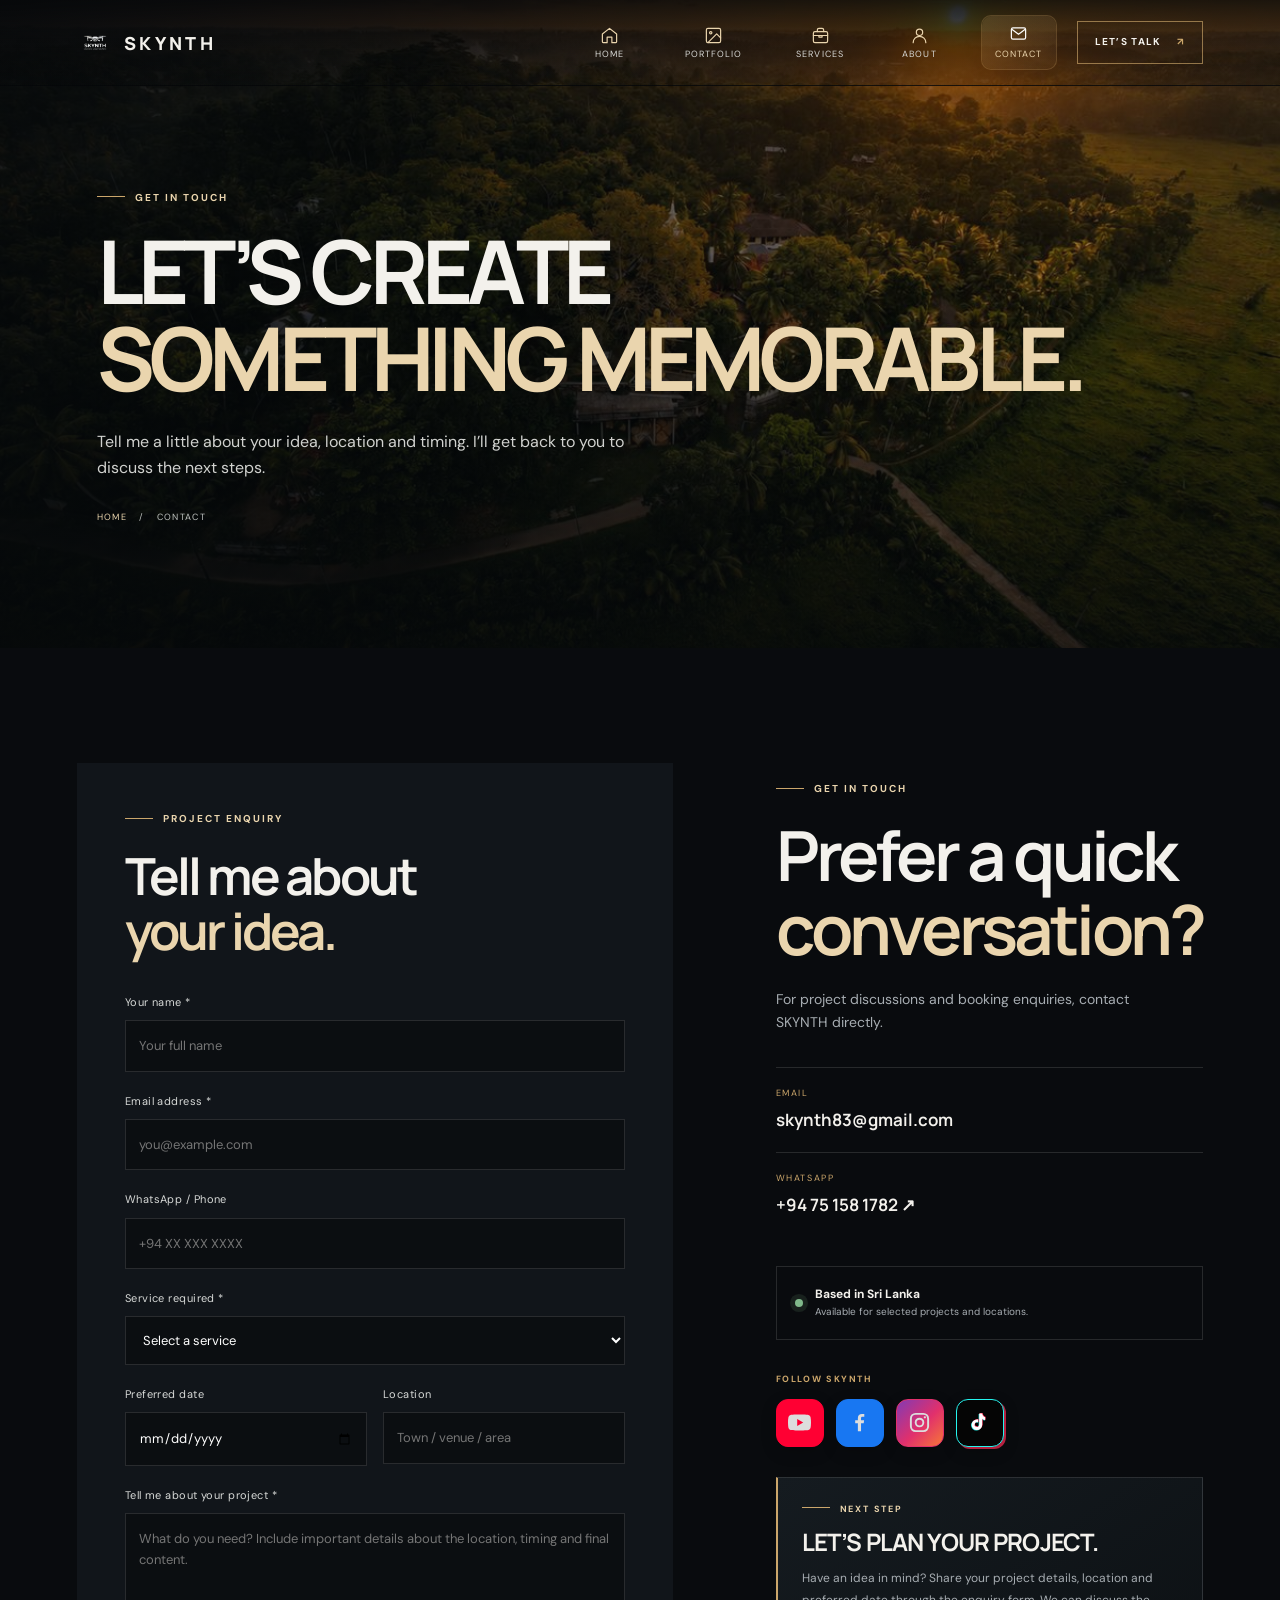
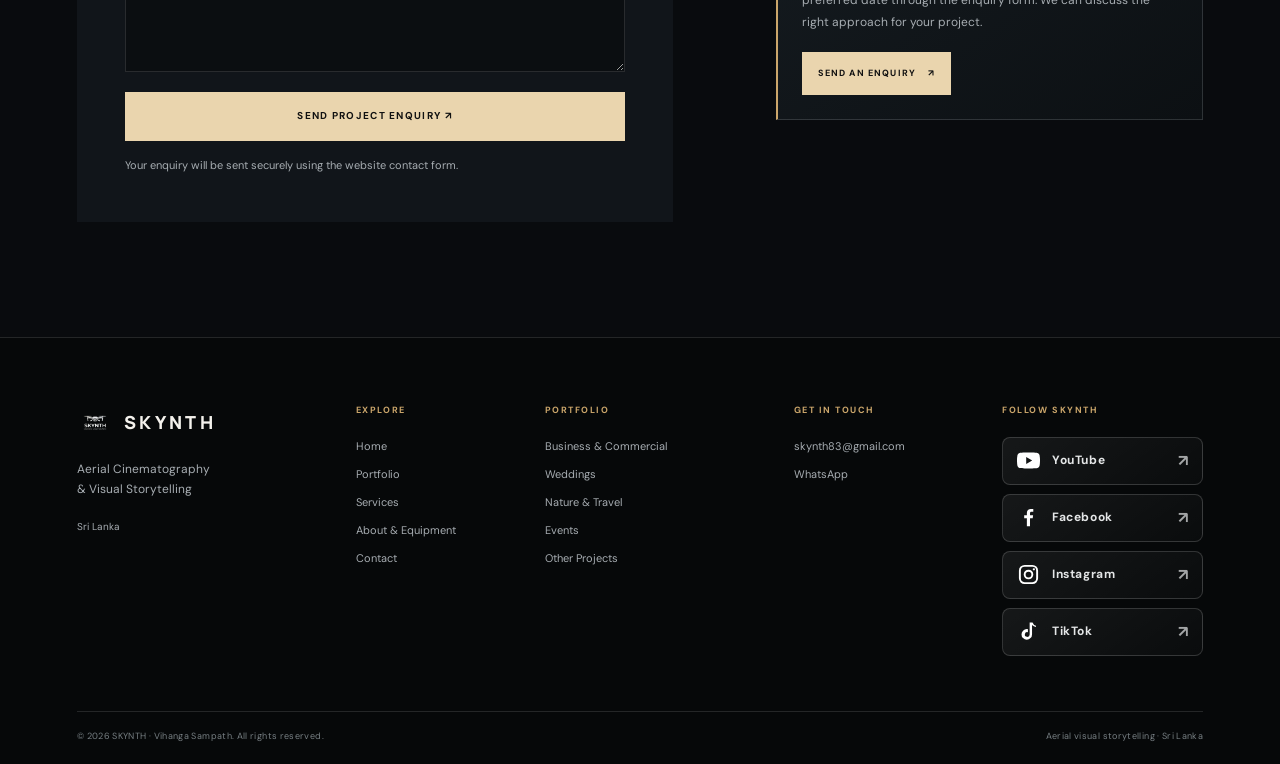
==== contact.html @ 0250cae4 "new update" ====
<!doctype html>
<html lang="en">
<head>
  <meta charset="utf-8">
  <meta name="viewport" content="width=device-width,initial-scale=1">
  <title>Contact &amp; Booking | SKYNTH</title>
  <meta name="description" content="Contact SKYNTH to discuss aerial photography, videography and visual content projects in Sri Lanka.">
  <meta name="author" content="Vihanga Sampath | SKYNTH">
  <meta name="theme-color" content="#090b0e">
  <meta property="og:type" content="website">
  <meta property="og:site_name" content="SKYNTH">
  <meta property="og:title" content="Contact &amp; Booking | SKYNTH">
  <meta property="og:description" content="Contact SKYNTH to discuss aerial photography, videography and visual content projects in Sri Lanka.">
  <meta property="og:image" content="https://skynth.vercel.app/images/hero.jpg">
  <meta property="og:url" content="https://skynth.vercel.app/contact">
  <link rel="canonical" href="https://skynth.vercel.app/contact">
  <link rel="icon" href="images/logo.png">
  <link rel="preconnect" href="https://fonts.googleapis.com">
  <link rel="preconnect" href="https://fonts.gstatic.com" crossorigin>
  <link href="https://fonts.googleapis.com/css2?family=DM+Sans:wght@400;500;600;700&family=Manrope:wght@400;500;600;700;800&display=swap" rel="stylesheet">
  <link rel="stylesheet" href="assets/site.css">
</head>
<body data-page="contact">

<header class="site-header" id="siteHeader">
  <a class="brand" href="index.html" aria-label="SKYNTH home">
    <img src="images/logo.png" alt="">
    <span>SKYNTH</span>
  </a>

  <nav class="desktop-nav" aria-label="Main navigation">
    <a class="nav-item" href="index.html">
      <span class="nav-icon"><svg viewBox="0 0 24 24" aria-hidden="true"><path d="m3 10 9-7 9 7v10a1 1 0 0 1-1 1h-5v-7H9v7H4a1 1 0 0 1-1-1z"/></svg></span>
      <span class="nav-label">Home</span>
    </a>
    <a class="nav-item" href="portfolio.html">
      <span class="nav-icon"><svg viewBox="0 0 24 24" aria-hidden="true"><rect x="3" y="3" width="18" height="18" rx="2"/><circle cx="8.5" cy="8.5" r="1.5"/><path d="m21 15-5-5L5 21"/></svg></span>
      <span class="nav-label">Portfolio</span>
    </a>
    <a class="nav-item" href="services.html">
      <span class="nav-icon"><svg viewBox="0 0 24 24" aria-hidden="true"><rect x="3" y="7" width="18" height="14" rx="2"/><path d="M8 7V5a2 2 0 0 1 2-2h4a2 2 0 0 1 2 2v2M3 12h18M10 12v2h4v-2"/></svg></span>
      <span class="nav-label">Services</span>
    </a>
    <a class="nav-item" href="about.html">
      <span class="nav-icon"><svg viewBox="0 0 24 24" aria-hidden="true"><circle cx="12" cy="8" r="4"/><path d="M4 21a8 8 0 0 1 16 0"/></svg></span>
      <span class="nav-label">About</span>
    </a>
    <a class="nav-item active" href="contact.html" aria-current="page">
      <span class="nav-icon"><svg viewBox="0 0 24 24" aria-hidden="true"><rect x="3" y="5" width="18" height="14" rx="2"/><path d="m4 7 8 6 8-6"/></svg></span>
      <span class="nav-label">Contact</span>
    </a>
  </nav>

  <a class="header-cta" href="contact.html">LET’S TALK <span>↗</span></a>
  <button class="menu-toggle" id="menuToggle" aria-label="Open navigation" aria-expanded="false"><i></i><i></i></button>
</header>

<div class="mobile-nav" id="mobileNav">
  <div class="mobile-nav-head"><span>SKYNTH / MENU</span><button id="menuClose" aria-label="Close navigation">×</button></div>
  <nav aria-label="Mobile navigation">
    <a class="nav-item" href="index.html"><span class="nav-icon"><svg viewBox="0 0 24 24" aria-hidden="true"><path d="m3 10 9-7 9 7v10a1 1 0 0 1-1 1h-5v-7H9v7H4a1 1 0 0 1-1-1z"/></svg></span><span class="nav-label">Home</span></a>
    <a class="nav-item" href="portfolio.html"><span class="nav-icon"><svg viewBox="0 0 24 24" aria-hidden="true"><rect x="3" y="3" width="18" height="18" rx="2"/><circle cx="8.5" cy="8.5" r="1.5"/><path d="m21 15-5-5L5 21"/></svg></span><span class="nav-label">Portfolio</span></a>
    <a class="nav-item" href="services.html"><span class="nav-icon"><svg viewBox="0 0 24 24" aria-hidden="true"><rect x="3" y="7" width="18" height="14" rx="2"/><path d="M8 7V5a2 2 0 0 1 2-2h4a2 2 0 0 1 2 2v2M3 12h18M10 12v2h4v-2"/></svg></span><span class="nav-label">Services</span></a>
    <a class="nav-item" href="about.html"><span class="nav-icon"><svg viewBox="0 0 24 24" aria-hidden="true"><circle cx="12" cy="8" r="4"/><path d="M4 21a8 8 0 0 1 16 0"/></svg></span><span class="nav-label">About</span></a>
    <a class="nav-item active" href="contact.html" aria-current="page"><span class="nav-icon"><svg viewBox="0 0 24 24" aria-hidden="true"><rect x="3" y="5" width="18" height="14" rx="2"/><path d="m4 7 8 6 8-6"/></svg></span><span class="nav-label">Contact</span></a>
  </nav>
  <div class="mobile-contact">
    <a href="https://wa.me/94751581782" target="_blank" rel="noopener">WhatsApp SKYNTH ↗</a>
    <a href="mailto:skynth83@gmail.com">skynth83@gmail.com</a>
  </div>
</div>

<section class="page-hero" style="background-image:url('images/photo1.jpg')">
  <div class="page-hero-shade"></div>
  <div class="page-hero-inner">
    <p class="eyebrow"><span></span>GET IN TOUCH</p>
    <h1>LET’S CREATE<br><em>SOMETHING MEMORABLE.</em></h1>
    <p>Tell me a little about your idea, location and timing. I’ll get back to you to discuss the next steps.</p>
    <div class="breadcrumb"><a href="index.html">HOME</a><span>/</span><span>CONTACT</span></div>
  </div>
</section>

<main>
  <section class="section-pad contact-layout">
    <div class="booking-form">
      <div class="form-heading">
        <p class="eyebrow"><span></span>PROJECT ENQUIRY</p>
        <h2>Tell me about<br><em>your idea.</em></h2>
      </div>

      <form id="projectForm">
        <label>Your name *<input name="name" id="projectName" type="text" autocomplete="name" required placeholder="Your full name"></label>
        <label>Email address *<input name="email" id="projectEmail" type="email" autocomplete="email" required placeholder="you@example.com"></label>
        <label>WhatsApp / Phone<input name="phone" id="projectPhone" type="tel" autocomplete="tel" placeholder="+94 XX XXX XXXX"></label>
        <label>Service required *
          <select name="service" id="projectService" required>
            <option value="">Select a service</option>
            <option>Drone Photography</option>
            <option>Aerial Videography</option>
            <option>Business &amp; Commercial</option>
            <option>Weddings</option>
            <option>Nature &amp; Travel</option>
            <option>Events &amp; Celebrations</option>
            <option>Other Creative Project</option>
          </select>
        </label>
        <div class="form-row">
          <label>Preferred date<input name="date" id="projectDate" type="date"></label>
          <label>Location<input name="location" id="projectLocation" type="text" placeholder="Town / venue / area"></label>
        </div>
        <label>Tell me about your project *<textarea name="details" id="projectDetails" rows="6" required placeholder="What do you need? Include important details about the location, timing and final content."></textarea></label>
        <button class="button button-light form-submit" type="submit">SEND PROJECT ENQUIRY ↗</button>
        <p class="form-note" id="formStatus" role="status" aria-live="polite">Your enquiry will be sent securely using the website contact form.</p>
      </form>
    </div>

    <aside class="contact-aside">
      <p class="eyebrow"><span></span>GET IN TOUCH</p>
      <h2>Prefer a quick<br><em>conversation?</em></h2>
      <p>For project discussions and booking enquiries, contact SKYNTH directly.</p>

      <a class="contact-method" href="mailto:skynth83@gmail.com">
        <span>EMAIL</span>
        <strong>skynth83@gmail.com</strong>
      </a>
      <a class="contact-method" href="https://wa.me/94751581782" target="_blank" rel="noopener">
        <span>WHATSAPP</span>
        <strong>+94 75 158 1782 ↗</strong>
      </a>

      <div class="availability">
        <i></i>
        <div>
          <strong>Based in Sri Lanka</strong>
          <small>Available for selected projects and locations.</small>
        </div>
      </div>

      <!-- Compact app-style social icons: this is the Contact-side block only. -->
      <div class="social-aside">
        <span>FOLLOW SKYNTH</span>
        <div class="contact-social-icons" aria-label="SKYNTH social media links">
          <a class="contact-social-icon contact-social-icon--youtube" href="https://www.youtube.com/@Skynth-z4w" target="_blank" rel="noopener noreferrer" aria-label="YouTube" title="YouTube">
            <svg viewBox="0 0 24 24" aria-hidden="true"><path fill="currentColor" d="M23.5 6.2a3 3 0 0 0-2.1-2.1C19.5 3.6 12 3.6 12 3.6s-7.5 0-9.4.5A3 3 0 0 0 .5 6.2 31 31 0 0 0 0 12a31 31 0 0 0 .5 5.8 3 3 0 0 0 2.1 2.1c1.9.5 9.4.5 9.4.5s7.5 0 9.4-.5a3 3 0 0 0 2.1-2.1A31 31 0 0 0 24 12a31 31 0 0 0-.5-5.8ZM9.6 15.6V8.4l6.3 3.6-6.3 3.6Z"/></svg>
          </a>
          <a class="contact-social-icon contact-social-icon--facebook" href="https://www.facebook.com/profile.php?id=100089301937605&amp;mibextid=ZbWKwL" target="_blank" rel="noopener noreferrer" aria-label="Facebook" title="Facebook">
            <svg viewBox="0 0 24 24" aria-hidden="true"><path fill="currentColor" d="M13.6 21v-8.2h2.8l.4-3.2h-3.2v-2c0-.9.3-1.5 1.6-1.5H17V3.2c-.3 0-1.3-.1-2.5-.1-2.5 0-4.2 1.5-4.2 4.3v2.2H7.5v3.2h2.8V21h3.3Z"/></svg>
          </a>
          <a class="contact-social-icon contact-social-icon--instagram" href="https://www.instagram.com/skynth7?igsi=dTJzdjdqZnNiemdr&amp;utm_source=ig_contact_invite" target="_blank" rel="noopener noreferrer" aria-label="Instagram" title="Instagram">
            <svg viewBox="0 0 24 24" aria-hidden="true"><rect x="3" y="3" width="18" height="18" rx="5" fill="none" stroke="currentColor" stroke-width="2"/><circle cx="12" cy="12" r="4" fill="none" stroke="currentColor" stroke-width="2"/><circle cx="17.6" cy="6.6" r="1.2" fill="currentColor"/></svg>
          </a>
          <a class="contact-social-icon contact-social-icon--tiktok" href="https://www.tiktok.com/@skynth2?_r=1&amp;_t=ZS-998mCHvesnk" target="_blank" rel="noopener noreferrer" aria-label="TikTok" title="TikTok">
            <svg viewBox="0 0 24 24" aria-hidden="true"><path fill="#25F4EE" d="M11.1 3h3.1c.2 1.8 1.2 3.2 3.1 4v3.1a9 9 0 0 1-3.1-1.4v6.1a5.5 5.5 0 1 1-5.5-5.5c.4 0 .8 0 1.2.1v3.2a2.4 2.4 0 1 0 1.2 2.1V3Z"/><path fill="#FE2C55" d="M12.2 2h3.1c.2 1.8 1.2 3.2 3.1 4v3.1a9 9 0 0 1-3.1-1.4v6.1a5.5 5.5 0 1 1-5.5-5.5c.4 0 .8 0 1.2.1v3.2a2.4 2.4 0 1 0 1.2 2.1V2Z"/><path fill="#fff" d="M11.7 2.5h3.1c.2 1.8 1.2 3.2 3.1 4v3.1a9 9 0 0 1-3.1-1.4v6.1a5.5 5.5 0 1 1-5.5-5.5c.4 0 .8 0 1.2.1v3.2a2.4 2.4 0 1 0 1.2 2.1V2.5Z"/></svg>
          </a>
        </div>
      </div>

      <!-- Useful next step content to fill the space below the social icons. -->
      <div class="contact-next-step">
        <p class="eyebrow"><span></span>NEXT STEP</p>
        <h3>LET’S PLAN YOUR PROJECT.</h3>
        <p>Have an idea in mind? Share your project details, location and preferred date through the enquiry form. We can discuss the right approach for your project.</p>
        <a class="button button-light" href="#projectForm">SEND AN ENQUIRY <span>↗</span></a>
      </div>
    </aside>
  </section>
</main>

<div class="lightbox" id="imageLightbox" aria-hidden="true">
  <button class="lightbox-close" id="lightboxClose" aria-label="Close image">×</button>
  <figure>
    <img id="lightboxImage" src="" alt="">
    <figcaption id="lightboxCaption"></figcaption>
  </figure>
</div>

<footer class="footer">
  <div class="footer-top">
    <div class="footer-brand">
      <a class="brand" href="index.html"><img src="images/logo.png" alt="SKYNTH logo"><span>SKYNTH</span></a>
      <p>Aerial Cinematography<br>&amp; Visual Storytelling</p>
      <small>Sri Lanka</small>
    </div>

    <div class="footer-col">
      <b>EXPLORE</b>
      <a href="index.html">Home</a>
      <a href="portfolio.html">Portfolio</a>
      <a href="services.html">Services</a>
      <a href="about.html">About &amp; Equipment</a>
      <a href="contact.html">Contact</a>
    </div>

    <div class="footer-col">
      <b>PORTFOLIO</b>
      <a href="portfolio.html#business">Business &amp; Commercial</a>
      <a href="portfolio.html#weddings">Weddings</a>
      <a href="portfolio.html#nature">Nature &amp; Travel</a>
      <a href="portfolio.html#events">Events</a>
      <a href="portfolio.html#other">Other Projects</a>
    </div>

    <div class="footer-col">
      <b>GET IN TOUCH</b>
      <a href="mailto:skynth83@gmail.com">skynth83@gmail.com</a>
      <a href="https://wa.me/94751581782" target="_blank" rel="noopener">WhatsApp</a>
    </div>

    <div class="footer-social">
      <b>FOLLOW SKYNTH</b>
      <div class="social-links" aria-label="SKYNTH social media links">
        <a href="https://www.youtube.com/@Skynth-z4w" target="_blank" rel="noopener noreferrer">YouTube</a>
        <a href="https://www.facebook.com/profile.php?id=100089301937605&amp;mibextid=ZbWKwL" target="_blank" rel="noopener noreferrer">Facebook</a>
        <a href="https://www.instagram.com/skynth7?igsi=dTJzdjdqZnNiemdr&amp;utm_source=ig_contact_invite" target="_blank" rel="noopener noreferrer">Instagram</a>
        <a href="https://www.tiktok.com/@skynth2?_r=1&amp;_t=ZS-998mCHvesnk" target="_blank" rel="noopener noreferrer">TikTok</a>
      </div>
    </div>
  </div>

  <div class="footer-bottom">
    <span>© 2026 SKYNTH · Vihanga Sampath. All rights reserved.</span>
    <span>Aerial visual storytelling · Sri Lanka</span>
  </div>
</footer>

<script src="assets/site.js" defer></script>
<script src="assets/page-transitions.js" defer></script>
</body>
</html>
---- assets/site.css ----
/* SKYNTH — multi-page cinematic portfolio. Shared design system. */
:root {
    --bg:#090b0e;
    --surface:#11151a;
    --surface2:#171d23;
    --text:#f3f1ec;
    --muted:#a7adb2;
    --line:rgba(255,255,255,.12);
    --accent:#cba66b;
    --accent2:#ead5ae;
    --max:1240px;
    --pad:clamp(22px,6vw,92px);
    --display:'Manrope',Arial,sans-serif;
    --body:'DM Sans',Arial,sans-serif
}

* {
    box-sizing:border-box
}

html {
    scroll-behavior:smooth;
    scroll-padding-top:90px
}

body {
    margin:0;
    background:var(--bg);
    color:var(--text);
    font-family:var(--body);
    line-height:1.65;
    overflow-x:hidden
}

body.menu-open {
    overflow:hidden
}

a {
    color:inherit;
    text-decoration:none
}

img,video {
    display:block;
    max-width:100%
}

button,input,select,textarea {
    font:inherit
}

button {
    cursor:pointer
}

::selection {
    background:var(--accent);
    color:#101010
}

.site-header {
    position:fixed;
    inset:0 0 auto;
    z-index:50;
    height:86px;
    padding:0 var(--pad);
    display:flex;
    align-items:center;
    justify-content:space-between;
    background:linear-gradient(180deg,rgba(5,7,9,.84),rgba(5,7,9,.18));
    border-bottom:1px solid transparent;
    transition:.3s
}

.site-header.scrolled {
    height:72px;
    background:rgba(8,10,12,.94);
    backdrop-filter:blur(16px);
    border-color:var(--line)
}

.brand {
    display:flex;
    gap:11px;
    align-items:center;
    font:800 18px var(--display);
    letter-spacing:.19em
}

.brand img {
    width:36px;
    height:39px;
    object-fit:contain
}

.desktop-nav {
    display:flex;
    align-items:center;
    gap:clamp(16px,2.15vw,32px)
}

.desktop-nav a {
    font-size:11px;
    letter-spacing:.1em;
    text-transform:uppercase;
    color:#d7d8d5;
    position:relative;
    padding:12px 0
}

.desktop-nav a:after {
    content:'';
    position:absolute;
    left:0;
    bottom:4px;
    width:0;
    height:1px;
    background:var(--accent);
    transition:.25s
}

.desktop-nav a:hover,.desktop-nav a.active {
    color:#fff
}

.desktop-nav a:hover:after,.desktop-nav a.active:after {
    width:100%
}

.header-cta {
    padding:12px 17px;
    border:1px solid rgba(203,166,107,.65);
    font-size:10px;
    letter-spacing:.13em;
    font-weight:700
}

.header-cta span {
    color:var(--accent);
    margin-left:12px
}

.header-cta:hover {
    background:var(--accent);
    color:#111
}

.menu-toggle {
    display:none;
    background:none;
    border:0;
    padding:10px
}

.menu-toggle i {
    display:block;
    width:25px;
    height:1px;
    background:#fff;
    margin:6px
}

.mobile-nav {
    display:none
}

.hero {
    position:relative;
    min-height:780px;
    height:100svh;
    max-height:1050px;
    overflow:hidden;
    background:#101619
}

.hero-poster,.hero-video {
    position:absolute;
    inset:0;
    width:100%;
    height:100%;
    object-fit:cover
}

.hero-poster {
    z-index:0
}

.hero-video {
    z-index:1;
    opacity:0;
    transition:opacity .8s
}

.hero-video.is-ready {
    opacity:1
}

.hero-shade {
    position:absolute;
    inset:0;
    z-index:2;
    background:linear-gradient(90deg,rgba(4,7,9,.83) 0%,rgba(4,7,9,.55) 47%,rgba(4,7,9,.12) 100%),linear-gradient(0deg,rgba(4,7,9,.75),transparent 36%)
}

.hero-inner {
    position:relative;
    z-index:3;
    width:min(var(--max),100%);
    margin:0 auto;
    padding:200px var(--pad) 130px
}

.eyebrow {
    margin:0 0 20px;
    color:var(--accent2);
    font-size:10px;
    font-weight:700;
    letter-spacing:.2em;
    text-transform:uppercase
}

.eyebrow span {
    display:inline-block;
    width:28px;
    height:1px;
    background:var(--accent);
    vertical-align:middle;
    margin:0 10px 3px 0
}

.hero h1,.page-hero h1 {
    font:700 clamp(52px,8vw,112px)/.99 var(--display);
    letter-spacing:-.065em;
    max-width:1000px;
    margin:0
}

.hero h1 em,.page-hero h1 em,.section-heading h2 em,.founder-copy h2 em,.feature-film h2 em,.cta-band h2 em,.founder-page-copy h2 em,.founder-statement h2 em,.bts-feature h2 em,.video-callout h2 em,.contact-aside h2 em,.form-heading h2 em,.reviews-empty h2 em {
    font-style:normal;
    color:var(--accent2)
}

.hero-copy {
    max-width:480px;
    color:#d0d3d1;
    font-size:16px;
    margin:30px 0 34px
}

.hero-actions {
    display:flex;
    gap:13px;
    flex-wrap:wrap
}

.button {
    min-height:49px;
    padding:0 21px;
    display:inline-flex;
    align-items:center;
    justify-content:center;
    gap:19px;
    font-size:10px;
    letter-spacing:.13em;
    font-weight:700;
    transition:.25s;
    border:1px solid transparent
}

.button-light {
    background:var(--accent2);
    color:#111
}

.button-light:hover {
    background:#fff;
    transform:translateY(-2px)
}

.button-ghost {
    border-color:rgba(255,255,255,.52);
    color:#fff
}

.button-ghost:hover {
    border-color:var(--accent);
    color:var(--accent2)
}

.hero-foot {
    position:absolute;
    z-index:3;
    bottom:34px;
    left:var(--pad);
    right:var(--pad);
    display:flex;
    justify-content:space-between;
    color:#c5c8c5;
    font-size:9px;
    letter-spacing:.16em
}

.hero-video-note {
    position:absolute;
    right:var(--pad);
    bottom:74px;
    z-index:4;
    color:rgba(255,255,255,.68);
    font-size:9px;
    letter-spacing:.08em;
    text-align:right
}

.hero-video-note code {
    color:var(--accent2);
    font-size:9px
}

.page-hero {
    height:clamp(540px,72vh,740px);
    min-height:520px;
    position:relative;
    background:#13181b;
    isolation:isolate;
    overflow:hidden
}

.page-hero-bg {
    position:absolute;
    inset:0;
    width:100%;
    height:100%;
    object-fit:cover;
    object-position:center;
    z-index:-2
}

.page-hero-shade {
    position:absolute;
    inset:0;
    background:linear-gradient(90deg,rgba(5,8,10,.88),rgba(5,8,10,.38) 78%),linear-gradient(0deg,rgba(5,8,10,.72),transparent 55%);
    z-index:-1
}

.page-hero-inner {
    width:min(var(--max),100%);
    padding:190px var(--pad) 100px;
    margin:auto
}

.page-hero h1 {
    font-size:clamp(50px,7vw,88px)
}

.page-hero-inner>p:not(.eyebrow) {
    color:#d1d2cf;
    font-size:16px;
    max-width:560px;
    margin:28px 0
}

.breadcrumb {
    display:flex;
    align-items:center;
    gap:12px;
    font-size:9px;
    letter-spacing:.15em;
    color:#c0c4c1
}

.breadcrumb a {
    color:var(--accent2)
}

.page-hero .hero-video-note {
    bottom:30px
}

.section-pad {
    padding:clamp(78px,9vw,132px) var(--pad)
}

.section-heading {
    max-width:720px
}

.section-heading h2,.founder-copy h2,.founder-page-copy h2,.feature-film h2,.cta-band h2,.founder-statement h2,.bts-feature h2,.video-callout h2,.contact-aside h2,.form-heading h2,.reviews-empty h2 {
    font:650 clamp(39px,5.4vw,72px)/1.08 var(--display);
    letter-spacing:-.055em;
    margin:0
}

.section-copy {
    max-width:560px;
    color:var(--muted);
    font-size:15px;
    margin-top:22px
}

.intro-band {
    display:flex;
    align-items:end;
    justify-content:space-between;
    gap:40px
}

.intro-band .section-heading h2 {
    font-size:clamp(42px,5.5vw,76px)
}

.text-arrow {
    display:inline-flex;
    gap:16px;
    align-items:center;
    color:var(--accent2);
    font-size:10px;
    letter-spacing:.13em;
    font-weight:700;
    white-space:nowrap
}

.text-arrow span {
    font-size:18px;
    transition:.2s
}

.text-arrow:hover span {
    transform:translate(4px,-3px)
}

.work-strip {
    padding:0 var(--pad) 88px
}

.strip-heading {
    max-width:var(--max);
    margin:0 auto 18px;
    display:flex;
    justify-content:space-between;
    color:var(--muted);
    font-size:9px;
    letter-spacing:.18em
}

.strip-heading a {
    color:var(--accent2)
}

.strip-grid {
    max-width:var(--max);
    margin:auto;
    display:grid;
    grid-template-columns:1.5fr 1fr 1fr;
    gap:12px;
    height:clamp(240px,38vw,490px)
}

.visual {
    position:relative;
    margin:0;
    overflow:hidden;
    background:var(--surface2)
}

.visual img {
    width:100%;
    height:100%;
    object-fit:cover;
    transition:transform .7s
}

.visual:hover img {
    transform:scale(1.035)
}

.image-tag {
    position:absolute;
    top:14px;
    left:14px;
    padding:6px 9px;
    background:rgba(8,10,12,.78);
    border:1px solid rgba(255,255,255,.22);
    color:#f4e5c8;
    font-size:8px;
    letter-spacing:.12em;
    font-weight:700
}

.category-section {
    background:var(--surface)
}

.category-grid {
    display:grid;
    grid-template-columns:repeat(3,1fr);
    gap:18px;
    margin-top:54px
}

.category-card {
    background:#0b0e11;
    overflow:hidden;
    display:flex;
    flex-direction:column
}

.category-image {
    height:260px;
    position:relative;
    overflow:hidden
}

.category-image img,.portfolio-tile-image img,.project-image img {
    width:100%;
    height:100%;
    object-fit:cover;
    transition:transform .65s
}

.category-card:hover img,.portfolio-tile:hover img,.project-card:hover img {
    transform:scale(1.05)
}

.category-arrow,.project-arrow {
    position:absolute;
    right:16px;
    bottom:16px;
    width:38px;
    height:38px;
    border:1px solid rgba(255,255,255,.6);
    display:grid;
    place-items:center;
    background:rgba(10,12,14,.35);
    font-size:18px
}

.category-info {
    padding:22px 23px 26px
}

.category-info>span,.project-meta>span {
    color:var(--accent);
    font-size:9px;
    letter-spacing:.16em
}

.category-info h3 {
    font:700 18px var(--display);
    margin:9px 0
}

.category-info p,.project-meta p {
    color:var(--muted);
    font-size:13px;
    line-height:1.7;
    margin:0
}

.feature-film {
    display:grid;
    grid-template-columns:1.05fr .95fr;
    min-height:450px;
    background:#131a1c
}

.feature-film-img {
    min-height:420px
}

.feature-film-img img {
    width:100%;
    height:100%;
    object-fit:cover
}

.feature-film-content {
    padding:clamp(45px,7vw,96px);
    align-self:center
}

.feature-film h2 {
    font-size:clamp(42px,5vw,65px)
}

.feature-film-content>p:not(.eyebrow) {
    max-width:410px;
    color:var(--muted);
    margin:22px 0 30px
}

.services-preview {
    background:#0b0e11
}

.service-mini-grid {
    display:grid;
    grid-template-columns:repeat(4,1fr);
    border-top:1px solid var(--line);
    border-bottom:1px solid var(--line);
    margin:48px 0 30px
}

.service-mini-grid article {
    padding:26px 22px 30px;
    border-right:1px solid var(--line)
}

.service-mini-grid article:first-child {
    padding-left:0
}

.service-mini-grid article:last-child {
    border:0
}

.service-mini-grid span,.service-row>span,.equipment-panels article>span {
    font-size:10px;
    color:var(--accent);
    letter-spacing:.14em
}

.service-mini-grid h3 {
    font:650 17px var(--display);
    margin:18px 0 10px
}

.service-mini-grid p {
    font-size:12px;
    color:var(--muted);
    margin:0
}

.founder-teaser {
    display:grid;
    grid-template-columns:1fr 1fr;
    align-items:center;
    gap:clamp(35px,8vw,110px)
}

.founder-photo {
    height:550px;
    max-height:62vw;
    overflow:hidden
}

.founder-photo img {
    width:100%;
    height:100%;
    object-fit:cover;
    object-position:center 25%
}

.founder-copy h2 {
    margin-bottom:25px
}

.founder-copy>p:not(.eyebrow) {
    max-width:510px;
    color:var(--muted);
    line-height:1.85;
    margin-bottom:29px
}

.cta-band {
    text-align:center;
    padding:110px var(--pad);
    background:linear-gradient(135deg,#1b2022,#0d1114);
    border-top:1px solid var(--line)
}

.cta-band .eyebrow {
    margin-bottom:18px
}

.cta-band h2 {
    margin-bottom:30px
}

.cta-band.compact {
    padding-top:90px;
    padding-bottom:90px
}

.page-intro {
    padding-bottom:46px
}

.category-note {
    padding:0 var(--pad) 32px;
    display:flex;
    align-items:center;
    justify-content:space-between;
    gap:30px;
    max-width:var(--max);
    margin:auto
}

.category-note p {
    max-width:680px;
    color:var(--muted);
    font-size:15px;
    margin:0
}

.project-grid {
    display:grid;
    grid-template-columns:repeat(3,1fr);
    gap:28px 18px
}

.project-card {
    min-width:0
}

.project-image {
    height:260px;
    position:relative;
    overflow:hidden;
    background:var(--surface2)
}

.project-meta {
    padding:17px 2px 6px
}

.project-meta h3 {
    font:650 18px var(--display);
    margin:7px 0 5px
}

.media-note {
    margin-top:50px;
    padding:18px 20px;
    border:1px solid var(--line);
    display:flex;
    align-items:flex-start;
    gap:12px;
    color:var(--muted);
    font-size:12px
}

.media-note p {
    margin:0
}

.media-note strong {
    color:#e8e7e1
}

.note-dot {
    width:7px;
    height:7px;
    background:var(--accent);
    border-radius:50%;
    flex:0 0 auto;
    margin-top:7px
}

.video-callout {
    padding:90px var(--pad);
    display:flex;
    align-items:center;
    justify-content:space-between;
    gap:40px;
    background:#13191c
}

.video-callout h2 {
    font:650 clamp(42px,5vw,68px)/1.05 var(--display);
    letter-spacing:-.05em
}

.video-callout p:not(.eyebrow) {
    max-width:500px;
    color:var(--muted)
}

.portfolio-grid {
    display:grid;
    grid-template-columns:repeat(2,1fr);
    gap:24px
}

.portfolio-tile {
    background:var(--surface);
    overflow:hidden
}

.portfolio-tile-image {
    height:clamp(250px,32vw,420px);
    position:relative;
    overflow:hidden
}

.portfolio-number {
    position:absolute;
    left:18px;
    bottom:18px;
    font:700 26px var(--display);
    color:#fff;
    text-shadow:0 2px 8px #000
}

.portfolio-tile-copy {
    padding:24px 26px 27px
}

.portfolio-tile-copy h3 {
    font:700 22px var(--display);
    margin:0 0 8px
}

.portfolio-tile-copy p {
    color:var(--muted);
    margin:0 0 20px;
    font-size:13px
}

.portfolio-tile-copy>span {
    color:var(--accent2);
    font-size:9px;
    letter-spacing:.14em;
    font-weight:700
}

.service-row {
    display:grid;
    grid-template-columns:70px 1fr 45px;
    gap:20px;
    align-items:start;
    padding:27px 0;
    border-top:1px solid var(--line)
}

.service-row:last-child {
    border-bottom:1px solid var(--line)
}

.service-row h3 {
    font:700 22px var(--display);
    margin:0 0 7px
}

.service-row p {
    color:var(--muted);
    max-width:720px;
    margin:0;
    font-size:14px
}

.service-row>a {
    width:40px;
    height:40px;
    border:1px solid var(--line);
    display:grid;
    place-items:center;
    color:var(--accent2);
    font-size:18px
}

.service-row>a:hover {
    background:var(--accent2);
    color:#111
}

.service-process {
    background:var(--surface)
}

.process-grid {
    display:grid;
    grid-template-columns:repeat(4,1fr);
    gap:20px;
    margin-top:45px
}

.process-grid article {
    border-top:1px solid var(--accent);
    padding-top:17px
}

.process-grid span {
    font-size:10px;
    color:var(--accent)
}

.process-grid h3 {
    font:700 18px var(--display);
    margin:13px 0 8px
}

.process-grid p,.fine-print {
    color:var(--muted);
    font-size:12px;
    line-height:1.75
}

.fine-print {
    margin-top:35px;
    max-width:780px
}

.founder-page {
    display:grid;
    grid-template-columns:.88fr 1.12fr;
    gap:clamp(40px,8vw,115px);
    align-items:center
}

.founder-page-image {
    height:690px;
    max-height:68vw;
    overflow:hidden
}

.founder-page-image img {
    width:100%;
    height:100%;
    object-fit:cover;
    object-position:center 25%
}

.founder-page-copy h2 {
    font-size:clamp(48px,6vw,82px);
    margin-bottom:4px
}

.founder-page-copy .lead {
    color:var(--accent2);
    font-size:17px;
    margin:0 0 27px
}

.founder-page-copy>p:not(.eyebrow):not(.lead) {
    color:var(--muted);
    font-size:14px;
    line-height:1.9
}

.tag-row {
    display:flex;
    flex-wrap:wrap;
    gap:8px;
    margin:25px 0 30px
}

.tag-row span {
    border:1px solid var(--line);
    padding:7px 10px;
    color:#d7d6cf;
    font-size:10px
}

.founder-statement {
    text-align:center;
    background:var(--surface)
}

.founder-statement h2 {
    font:650 clamp(36px,5vw,62px)/1.14 var(--display);
    letter-spacing:-.05em
}

.founder-statement>p:last-child {
    max-width:600px;
    margin:23px auto 0;
    color:var(--muted)
}

.bts-teaser {
    display:grid;
    grid-template-columns:1fr 1fr;
    background:#13191c
}

.bts-teaser>img {
    width:100%;
    height:380px;
    object-fit:cover
}

.bts-teaser>div {
    padding:55px;
    align-self:center
}

.bts-teaser h2 {
    font:650 clamp(38px,4.5vw,60px)/1.1 var(--display);
    letter-spacing:-.05em;
    margin:0 0 25px
}

.equipment-feature {
    display:grid;
    grid-template-columns:1.05fr .95fr;
    gap:clamp(35px,7vw,100px);
    align-items:center
}

.equipment-image {
    height:450px;
    overflow:hidden
}

.equipment-image img {
    width:100%;
    height:100%;
    object-fit:cover
}

.equipment-feature h2 {
    font:700 clamp(38px,4.8vw,64px)/1.08 var(--display);
    letter-spacing:-.05em;
    margin:0 0 22px
}

.equipment-feature>div>p:not(.eyebrow) {
    color:var(--muted);
    font-size:14px;
    line-height:1.85
}

.check-list {
    padding:0;
    list-style:none;
    margin:25px 0
}

.check-list li {
    padding:9px 0 9px 25px;
    border-bottom:1px solid var(--line);
    font-size:13px;
    color:#d9d9d3;
    position:relative
}

.check-list li:before {
    content:'✓';
    position:absolute;
    left:0;
    color:var(--accent)
}

.equipment-panels {
    display:grid;
    grid-template-columns:repeat(3,1fr);
    background:var(--surface);
    gap:22px
}

.equipment-panels article {
    border-top:1px solid var(--accent);
    padding-top:20px
}

.equipment-panels h3 {
    font:700 20px var(--display);
    margin:15px 0 7px
}

.equipment-panels p {
    color:var(--muted);
    font-size:13px
}

.bts-feature {
    display:grid;
    grid-template-columns:1fr 1fr;
    align-items:center;
    gap:70px;
    background:var(--surface)
}

.bts-feature-image {
    height:420px;
    overflow:hidden
}

.bts-feature-image img {
    width:100%;
    height:100%;
    object-fit:cover;
    object-position:center 25%
}

.bts-feature h2 {
    margin-bottom:20px
}

.bts-feature>div>p:not(.eyebrow) {
    color:var(--muted);
    max-width:470px;
    margin-bottom:27px
}

.reviews-empty {
    text-align:center;
    max-width:800px;
    margin:auto
}

.quote-mark {
    font:100px Georgia;
    color:var(--accent);
    line-height:.8
}

.reviews-empty h2 {
    margin:20px 0
}

.reviews-empty p {
    max-width:470px;
    margin:0 auto 28px;
    color:var(--muted)
}

.faq-list {
    padding-top:20px;
    max-width:960px;
    margin:auto
}

.faq-item {
    border-top:1px solid var(--line);
    padding:0
}

.faq-item:last-child {
    border-bottom:1px solid var(--line)
}

.faq-item summary {
    list-style:none;
    cursor:pointer;
    padding:24px 4px;
    font:650 17px var(--display);
    display:flex;
    justify-content:space-between;
    gap:25px
}

.faq-item summary::-webkit-details-marker {
    display:none
}

.faq-item summary span {
    color:var(--accent);
    font-size:22px;
    transition:.2s
}

.faq-item[open] summary span {
    transform:rotate(45deg)
}

.faq-item p {
    margin:0;
    padding:0 45px 25px 4px;
    color:var(--muted);
    font-size:14px;
    max-width:760px
}

.contact-layout {
    display:grid;
    grid-template-columns:1.2fr .8fr;
    gap:clamp(40px,8vw,110px);
    align-items:start
}

.booking-form {
    background:var(--surface);
    padding:clamp(24px,4vw,48px)
}

.form-heading {
    margin-bottom:35px
}

.form-heading h2 {
    font-size:clamp(37px,4vw,54px)
}

.booking-form label {
    display:flex;
    flex-direction:column;
    gap:9px;
    color:#d7d9d7;
    font-size:11px;
    letter-spacing:.04em;
    margin-bottom:20px
}

.form-row {
    display:grid;
    grid-template-columns:1fr 1fr;
    gap:16px
}

.booking-form input,.booking-form select,.booking-form textarea {
    width:100%;
    background:#0b0e11;
    border:1px solid var(--line);
    padding:14px 13px;
    color:#fff;
    border-radius:0;
    outline:none;
    font-size:13px;
    letter-spacing:0
}

.booking-form input:focus,.booking-form select:focus,.booking-form textarea:focus {
    border-color:var(--accent)
}

.booking-form textarea {
    resize:vertical
}

.booking-form select option {
    background:#0b0e11
}

.form-submit {
    width:100%;
    border:0
}

.form-note {
    font-size:11px;
    color:var(--muted);
    margin:15px 0 0
}

.contact-aside {
    padding:18px 0
}

.contact-aside h2 {
    margin:0 0 21px
}

.contact-aside>p:not(.eyebrow) {
    color:var(--muted);
    font-size:14px;
    max-width:390px;
    margin-bottom:33px
}

.contact-method {
    display:block;
    padding:18px 0;
    border-top:1px solid var(--line)
}

.contact-method span,.social-aside>span {
    display:block;
    color:var(--accent);
    font-size:9px;
    letter-spacing:.18em;
    margin-bottom:7px
}

.contact-method strong {
    font:650 17px var(--display)
}

.availability {
    display:flex;
    gap:12px;
    align-items:center;
    margin-top:28px;
    padding:18px;
    border:1px solid var(--line)
}

.availability i {
    width:8px;
    height:8px;
    background:#80b98b;
    border-radius:50%;
    box-shadow:0 0 0 5px rgba(128,185,139,.12)
}

.availability strong,.availability small {
    display:block
}

.availability strong {
    font-size:12px
}

.availability small {
    font-size:10px;
    color:var(--muted)
}

.social-aside {
    display:flex;
    flex-wrap:wrap;
    gap:9px 15px;
    margin-top:32px
}

.social-aside>span {
    width:100%
}

.social-aside a {
    font-size:11px;
    color:#ddd
}

.footer {
    padding:65px var(--pad) 20px;
    background:#060809;
    border-top:1px solid var(--line)
}

.footer-top {
    max-width:var(--max);
    margin:auto;
    display:grid;
    grid-template-columns:1.25fr .8fr 1.1fr .9fr 1fr;
    gap:28px;
    padding-bottom:55px
}

.footer-brand .brand {
    margin-bottom:17px
}

.footer-brand p {
    font-size:12px;
    color:var(--muted);
    line-height:1.7
}

.footer-brand small {
    font-size:10px;
    color:var(--muted)
}

.footer-col,.footer-social {
    display:flex;
    flex-direction:column;
    align-items:flex-start;
    gap:10px
}

.footer-col b,.footer-social b {
    font-size:9px;
    letter-spacing:.17em;
    color:var(--accent);
    margin-bottom:9px
}

.footer-col a,.social-links a {
    font-size:11px;
    color:var(--muted);
    transition:.2s
}

.footer-col a:hover,.social-links a:hover {
    color:#fff
}

.social-links {
    display:flex;
    flex-wrap:wrap;
    gap:9px
}

.social-links a {
    border:1px solid var(--line);
    padding:7px 9px
}

.footer-bottom {
    max-width:var(--max);
    margin:auto;
    border-top:1px solid var(--line);
    padding-top:17px;
    display:flex;
    justify-content:space-between;
    gap:20px;
    color:#777f83;
    font-size:9px;
    letter-spacing:.04em
}

.reveal {
    opacity:0;
    transform:translateY(20px);
    transition:opacity .65s ease,transform .65s ease
}

.reveal.visible {
    opacity:1;
    transform:none
}

.page-film {
    display:grid;
    grid-template-columns:.72fr 1.28fr;
    gap:45px;
    align-items:center;
    background:#0b0e11;
    padding-top:72px;
    padding-bottom:72px
}

.page-film-copy h2 {
    font:650 clamp(36px,4.2vw,58px)/1.08 var(--display);
    letter-spacing:-.05em;
    margin:0 0 16px
}

.page-film-copy h2 em {
    font-style:normal;
    color:var(--accent2)
}

.page-film-copy>p:not(.eyebrow) {
    color:var(--muted);
    font-size:13px;
    max-width:360px
}

.page-film-frame {
    aspect-ratio:16/9;
    position:relative;
    overflow:hidden;
    background:#171d23
}

.page-film-poster,.page-film-video {
    position:absolute;
    inset:0;
    width:100%;
    height:100%;
    object-fit:cover
}

.page-film-video {
    opacity:0;
    transition:opacity .5s
}

.page-film-video.is-ready {
    opacity:1
}

.page-film-placeholder {
    position:absolute;
    left:16px;
    bottom:16px;
    background:rgba(6,8,10,.66);
    border:1px solid rgba(255,255,255,.2);
    padding:8px 12px;
    color:#f0e4ce;
    font-size:8px;
    font-weight:700;
    letter-spacing:.16em;
    pointer-events:none;
    backdrop-filter:blur(8px)
}

.page-film-frame.has-video .page-film-poster,.page-film-frame.has-video .page-film-placeholder {
    opacity:0;
    pointer-events:none
}

.page-film-frame.has-video .page-film-video {
    opacity:1
}

.no-motion * {
    transition:none!important;
    animation:none!important
}

.lightbox {
    position:fixed;
    inset:0;
    z-index:100;
    background:rgba(2,4,6,.94);
    display:none;
    align-items:center;
    justify-content:center;
    padding:65px 24px 30px
}

.lightbox.open {
    display:flex
}

.lightbox figure {
    margin:0;
    max-width:min(1100px,100%);
    max-height:100%;
    display:flex;
    flex-direction:column;
    align-items:center;
    gap:13px
}

.lightbox img {
    max-width:100%;
    max-height:78vh;
    object-fit:contain
}

.lightbox figcaption {
    color:#e7e0d3;
    font-size:12px;
    letter-spacing:.08em
}

.lightbox-close {
    position:absolute;
    top:20px;
    right:26px;
    background:none;
    border:1px solid rgba(255,255,255,.35);
    color:#fff;
    width:42px;
    height:42px;
    font-size:27px
}

@media(max-width:1100px) {
    .desktop-nav {
        gap:14px
    }

    .desktop-nav a {
        font-size:9px
    }

    .header-cta {
        padding:10px 12px
    }

    .category-grid {
        grid-template-columns:repeat(2,1fr)
    }

    .footer-top {
        grid-template-columns:1.2fr 1fr 1fr
    }

    .footer-social {
        grid-column:2 / span 2
    }

}

@media(max-width:820px) {
    .site-header {
        height:74px
    }

    .desktop-nav,.header-cta {
        display:none
    }

    .menu-toggle {
        display:block
    }

    .mobile-nav {
        position:fixed;
        inset:0;
        z-index:80;
        background:#080b0e;
        padding:25px var(--pad);
        display:flex;
        flex-direction:column;
        transform:translateX(105%);
        transition:transform .35s ease;
        overflow-y:auto
    }

    .mobile-nav.open {
        transform:translateX(0)
    }

    .mobile-nav-head {
        display:flex;
        justify-content:space-between;
        align-items:center;
        color:var(--accent);
        font-size:10px;
        letter-spacing:.15em;
        border-bottom:1px solid var(--line);
        padding:7px 0 20px
    }

    .mobile-nav-head button {
        background:none;
        border:0;
        color:#fff;
        font-size:32px
    }

    .mobile-nav nav {
        display:grid;
        grid-template-columns:1fr 1fr;
        gap:0 20px;
        padding:24px 0
    }

    .mobile-nav nav a {
        padding:13px 0;
        border-bottom:1px solid var(--line);
        font:600 14px var(--display)
    }

    .mobile-contact {
        display:flex;
        flex-direction:column;
        gap:9px;
        margin-top:auto;
        padding:20px 0;
        color:var(--muted);
        font-size:12px
    }

    .hero {
        min-height:720px;
        height:95svh
    }

    .hero-inner {
        padding-top:190px
    }

    .hero-foot {
        bottom:25px
    }

    .hero-video-note {
        bottom:65px;
        left:var(--pad);
        right:auto;
        text-align:left
    }

    .intro-band {
        align-items:flex-start;
        flex-direction:column
    }

    .strip-grid {
        height:330px;
        grid-template-columns:1.3fr 1fr
    }

    .strip-grid .strip-small:last-child {
        display:none
    }

    .feature-film {
        grid-template-columns:1fr
    }

    .feature-film-img {
        height:360px;
        min-height:0
    }

    .feature-film-content {
        padding:55px var(--pad)
    }

    .service-mini-grid {
        grid-template-columns:1fr 1fr
    }

    .service-mini-grid article {
        border-bottom:1px solid var(--line)
    }

    .service-mini-grid article:first-child {
        padding-left:22px
    }

    .service-mini-grid article:nth-child(2) {
        border-right:0
    }

    .service-mini-grid article:nth-child(3),.service-mini-grid article:nth-child(4) {
        border-bottom:0
    }

    .founder-teaser,.founder-page,.equipment-feature,.bts-feature,.contact-layout {
        grid-template-columns:1fr
    }

    .founder-photo {
        height:480px;
        max-height:none
    }

    .founder-page-image {
        height:550px;
        max-height:none
    }

    .category-grid {
        grid-template-columns:repeat(2,1fr)
    }

    .project-grid {
        grid-template-columns:repeat(2,1fr)
    }

    .process-grid {
        grid-template-columns:repeat(2,1fr)
    }

    .portfolio-tile-image {
        height:310px
    }

    .bts-teaser {
        grid-template-columns:1fr
    }

    .bts-teaser>img {
        height:330px
    }

    .bts-teaser>div {
        padding:45px var(--pad)
    }

    .footer-top {
        grid-template-columns:1fr 1fr
    }

    .footer-social {
        grid-column:auto
    }

    .contact-aside {
        padding-top:0
    }

    .page-film {
        grid-template-columns:1fr;
        gap:25px
    }

    .page-film-copy>p:not(.eyebrow) {
        max-width:520px
    }

}

@media(max-width:560px) {
    :root {
        --pad:21px
    }

    .hero {
        min-height:690px;
        height:92svh
    }

    .hero-inner {
        padding-top:175px
    }

    .hero h1 {
        font-size:clamp(48px,14vw,70px)
    }

    .hero-copy {
        font-size:14px;
        max-width:360px
    }

    .hero-foot {
        font-size:8px;
        letter-spacing:.1em
    }

    .hero-foot .scroll-cue {
        display:none
    }

    .page-hero {
        height:600px;
        min-height:560px
    }

    .page-hero-inner {
        padding-top:175px
    }

    .page-hero h1 {
        font-size:clamp(46px,13vw,66px)
    }

    .page-hero-inner>p:not(.eyebrow) {
        font-size:14px
    }

    .section-pad {
        padding-top:76px;
        padding-bottom:76px
    }

    .category-grid,.project-grid,.portfolio-grid {
        grid-template-columns:1fr
    }

    .category-image {
        height:240px
    }

    .project-image {
        height:245px
    }

    .strip-grid {
        height:250px;
        grid-template-columns:1fr 1fr
    }

    .strip-grid .strip-large {
        grid-column:1 / span 2;
        height:160px
    }

    .strip-grid .strip-small {
        height:110px
    }

    .strip-grid .strip-small:last-child {
        display:block
    }

    .category-note {
        align-items:flex-start;
        flex-direction:column;
        padding-bottom:20px
    }

    .video-callout {
        align-items:flex-start;
        flex-direction:column;
        padding:70px var(--pad)
    }

    .service-mini-grid {
        grid-template-columns:1fr 1fr
    }

    .service-mini-grid article {
        padding:18px 12px!important
    }

    .service-mini-grid h3 {
        font-size:15px
    }

    .founder-photo {
        height:390px
    }

    .founder-page-image {
        height:440px
    }

    .founder-page-copy h2 {
        font-size:58px
    }

    .service-row {
        grid-template-columns:35px 1fr 35px;
        gap:10px
    }

    .service-row h3 {
        font-size:18px
    }

    .service-row p {
        font-size:12px
    }

    .process-grid,.equipment-panels {
        grid-template-columns:1fr 1fr
    }

    .equipment-image {
        height:300px
    }

    .form-row {
        grid-template-columns:1fr;
        gap:0
    }

    .booking-form {
        padding:22px 17px
    }

    .footer-top {
        grid-template-columns:1fr 1fr;
        gap:30px 18px
    }

    .footer-brand {
        grid-column:1 / span 2
    }

    .footer-bottom {
        flex-direction:column;
        gap:7px
    }

    .faq-item summary {
        font-size:15px
    }

    .faq-item p {
        font-size:13px
    }

    .cta-band {
        padding-top:80px;
        padding-bottom:80px
    }

    .cta-band h2 {
        font-size:42px
    }

    .page-film {
        padding-top:65px;
        padding-bottom:65px
    }

}

@media(prefers-reduced-motion:reduce) {
    html {
        scroll-behavior:auto
    }

    .reveal {
        opacity:1;
        transform:none;
        transition:none
    }

    .hero-video {
        display:none
    }

}

/* =========================================================
   SKYNTH REDESIGN — five-item icon navigation and portfolio
   ========================================================= */
.site-header {
    gap:20px
}

.desktop-nav {
    gap:clamp(14px,2vw,28px);
    margin-left:auto
}

.desktop-nav .nav-item {
    display:flex;
    flex-direction:column;
    align-items:center;
    justify-content:center;
    gap:4px;
    min-width:66px;
    padding:8px 0 6px;
    text-align:center
}

.desktop-nav .nav-item:after {
    display:none
}

.nav-icon {
    display:grid;
    place-items:center;
    color:var(--accent2);
    transition:transform .25s,color .25s
}

.nav-icon svg {
    width:19px;
    height:19px;
    fill:none;
    stroke:currentColor;
    stroke-width:1.5;
    stroke-linecap:round;
    stroke-linejoin:round
}

.nav-label {
    font-size:9px;
    line-height:1.2;
    letter-spacing:.12em;
    text-transform:uppercase
}

.desktop-nav .nav-item:hover .nav-icon,.desktop-nav .nav-item.active .nav-icon {
    color:#fff;
    transform:translateY(-2px)
}

.desktop-nav .nav-item.active .nav-label {
    color:var(--accent2)
}

.header-cta {
    white-space:nowrap
}

.mobile-nav nav {
    grid-template-columns:repeat(2,minmax(0,1fr));
    gap:8px 14px
}

.mobile-nav nav .nav-item {
    display:flex;
    flex-direction:column;
    align-items:center;
    justify-content:center;
    text-align:center;
    min-height:88px;
    gap:8px;
    padding:12px 6px;
    border:1px solid var(--line);
    color:#e8e7e1
}

.mobile-nav nav .nav-icon svg {
    width:22px;
    height:22px
}

.mobile-nav nav .nav-label {
    font-size:10px
}

.mobile-nav nav .nav-item.active {
    border-color:rgba(203,166,107,.7);
    color:var(--accent2)
}

.home-categories {
    background:var(--surface)
}

.home-categories .category-grid {
    margin-top:48px
}

.home-categories .category-image {
    height:clamp(190px,22vw,280px)
}

.portfolio-category-grid {
    margin-top:44px
}

.portfolio-category-section {
    scroll-margin-top:78px;
    border-top:1px solid var(--line)
}

.portfolio-category-section:nth-of-type(even) {
    background:#0c1013
}

.portfolio-section-heading {
    display:flex;
    justify-content:space-between;
    align-items:end;
    gap:28px;
    margin-bottom:38px
}

.portfolio-section-heading h2 {
    font:650 clamp(34px,4.7vw,62px)/1.08 var(--display);
    letter-spacing:-.055em;
    margin:0
}

.portfolio-section-heading .section-copy {
    max-width:640px
}

.portfolio-project-grid {
    margin-bottom:42px
}

.portfolio-film-block {
    display:grid;
    grid-template-columns:.72fr 1.28fr;
    gap:42px;
    align-items:center;
    padding:32px;
    background:var(--surface);
    border:1px solid var(--line)
}

.portfolio-film-block .page-film-copy h3 {
    font:650 clamp(34px,4vw,54px)/1.08 var(--display);
    letter-spacing:-.05em;
    margin:0 0 16px
}

.portfolio-film-block .page-film-copy h3 em {
    color:var(--accent2);
    font-style:normal
}

.portfolio-film-block .page-film-copy p:not(.eyebrow) {
    color:var(--muted);
    font-size:13px;
    max-width:350px
}

.portfolio-film-block .page-film-frame {
    width:100%
}

.portfolio-video {
    opacity:1!important
}

.portfolio-video.is-ready {
    opacity:1!important
}

.page-film-frame {
    background:#171d23
}

.page-film-video {
    background:#101519
}

.video-upload-placeholder {
    z-index:4
}

.media-upload-placeholder {
    z-index:5
}

.about-equipment-grid {
    margin-top:48px;
    grid-template-columns:repeat(4,minmax(0,1fr))
}

.about-equipment-grid article {
    padding:25px 22px 26px;
    background:#0c1013;
    border:1px solid var(--line);
    border-top:1px solid var(--accent)
}

.gear-icon {
    width:42px;
    height:42px;
    display:grid;
    place-items:center;
    margin-bottom:18px;
    color:var(--accent2);
    background:rgba(203,166,107,.09);
    border:1px solid rgba(203,166,107,.2)
}

.gear-icon svg {
    width:24px;
    height:24px;
    fill:none;
    stroke:currentColor;
    stroke-width:1.5;
    stroke-linecap:round;
    stroke-linejoin:round
}

.about-equipment-grid article h3 {
    font:700 19px var(--display);
    margin:10px 0
}

.about-equipment-grid article p {
    color:var(--muted);
    font-size:13px;
    line-height:1.75;
    margin:0
}

.page-hero {
    background-size:cover;
    background-position:center
}

@media(max-width:1100px) {
    .desktop-nav {
        gap:10px
    }

    .desktop-nav .nav-item {
        min-width:56px
    }

    .nav-label {
        font-size:8px
    }

    .about-equipment-grid {
        grid-template-columns:repeat(2,minmax(0,1fr))
    }

}

@media(max-width:820px) {
    .desktop-nav,.header-cta {
        display:none
    }

    .portfolio-section-heading {
        align-items:flex-start;
        flex-direction:column
    }

    .portfolio-film-block {
        grid-template-columns:1fr;
        gap:22px;
        padding:24px
    }

    .portfolio-film-block .page-film-copy p:not(.eyebrow) {
        max-width:560px
    }

}

@media(max-width:560px) {
    .portfolio-section-heading {
        margin-bottom:28px
    }

    .portfolio-film-block {
        padding:18px
    }

    .about-equipment-grid {
        grid-template-columns:1fr 1fr;
        gap:12px
    }

    .about-equipment-grid article {
        padding:18px 14px
    }

    .about-equipment-grid article h3 {
        font-size:16px
    }

    .about-equipment-grid article p {
        font-size:12px
    }

    .mobile-nav nav {
        grid-template-columns:1fr 1fr
    }

}

.page-hero-video {
    position:absolute;
    inset:0;
    z-index:-2;
    width:100%;
    height:100%;
    object-fit:cover;
    object-position:center;
    background:#101519;
    opacity:0;
    transition:opacity .7s ease
}

.page-hero-video.is-ready {
    opacity:1
}

.page-hero.has-background-video {
    background:#101519
}

.gear-card-top {
    display:flex;
    align-items:flex-start;
    justify-content:space-between;
    gap:12px;
    min-height:78px;
    margin-bottom:16px
}

.about-equipment-grid .gear-icon {
    margin:0;
    flex:0 0 42px
}

.gear-thumb-frame {
    position:relative;
    display:block;
    flex:0 0 88px;
    width:88px;
    height:72px;
    overflow:hidden;
    border:1px solid rgba(203,166,107,.28);
    border-radius:5px;
    background:linear-gradient(145deg,#1b2329,#0b0e11)
}

.gear-thumb {
    width:100%;
    height:100%;
    object-fit:contain;
    padding:5px
}

.about-equipment-grid article {
    position:relative;
    min-width:0
}

.about-equipment-grid article h3 {
    margin-top:9px
}

.about-equipment-grid article>span:not(.gear-thumb-frame) {
    display:block
}

.media-upload-placeholder {
    position:absolute;
    inset:0;
    z-index:5;
    display:flex;
    align-items:center;
    justify-content:center;
    padding:7px;
    text-align:center;
    overflow-wrap:anywhere;
    background:linear-gradient(145deg,rgba(203,166,107,.13),rgba(9,11,14,.96));
    color:var(--accent2);
    font-size:8px;
    font-weight:700;
    line-height:1.35;
    letter-spacing:.05em;
    pointer-events:none
}

img.media-file-missing {
    display:none!important
}

@media(min-width:1101px) {
    .about-equipment-grid {
        grid-template-columns:repeat(3,minmax(0,1fr))
    }

}

@media(max-width:560px) {
    .gear-card-top {
        min-height:65px;
        gap:8px
    }

    .gear-thumb-frame {
        flex-basis:68px;
        width:68px;
        height:58px
    }

    .about-equipment-grid article {
        padding:16px 12px
    }

    .about-equipment-grid article h3 {
        font-size:15px;
        overflow-wrap:anywhere
    }

}

/* =========================================================
   POLISHED NAVIGATION HOVER + VERTICAL SOCIAL BUTTONS
   ========================================================= */
.desktop-nav .nav-item {
    position:relative;
    isolation:isolate;
    min-width:72px;
    padding:10px 13px 9px;
    border:1px solid transparent;
    border-radius:10px;
    transition:transform .24s ease,background .24s ease,border-color .24s ease,box-shadow .24s ease
}

.desktop-nav .nav-item::before {
    content:"";
    position:absolute;
    inset:0;
    z-index:-1;
    border-radius:inherit;
    background:linear-gradient(145deg,rgba(203,166,107,.17),rgba(203,166,107,.025));
    opacity:0;
    transition:opacity .24s ease
}

.desktop-nav .nav-item:hover,.desktop-nav .nav-item:focus-visible {
    transform:translateY(-4px);
    border-color:rgba(203,166,107,.42);
    box-shadow:0 8px 24px rgba(0,0,0,.24),0 0 18px rgba(203,166,107,.10);
    outline:none
}

.desktop-nav .nav-item:hover::before,.desktop-nav .nav-item:focus-visible::before,.desktop-nav .nav-item.active::before {
    opacity:1
}

.desktop-nav .nav-item.active {
    border-color:rgba(203,166,107,.24);
    background:rgba(203,166,107,.045)
}

.desktop-nav .nav-item .nav-icon {
    transition:color .24s ease,transform .24s ease,filter .24s ease
}

.desktop-nav .nav-item:hover .nav-icon,.desktop-nav .nav-item:focus-visible .nav-icon {
    color:var(--accent2);
    transform:translateY(-2px) scale(1.14);
    filter:drop-shadow(0 0 7px rgba(234,213,174,.38))
}

.desktop-nav .nav-item .nav-label {
    transition:color .24s ease,letter-spacing .24s ease
}

.desktop-nav .nav-item:hover .nav-label,.desktop-nav .nav-item:focus-visible .nav-label {
    color:#fff;
    letter-spacing:.16em
}

.mobile-nav nav .nav-item {
    border:1px solid transparent;
    border-radius:9px;
    transition:background .2s ease,border-color .2s ease,transform .2s ease
}

.mobile-nav nav .nav-item:hover,.mobile-nav nav .nav-item:focus-visible,.mobile-nav nav .nav-item.active {
    background:rgba(203,166,107,.09);
    border-color:rgba(203,166,107,.3);
    outline:none
}

@media (prefers-reduced-motion: reduce) {
    .desktop-nav .nav-item,
    .desktop-nav .nav-item::before,
    .mobile-nav nav .nav-item {
        transition: none !important;
    }

}

/* =========================================================
   SKYNTH FOOTER SOCIAL BUTTONS — FOOTER ONLY
   Applies to the bottom FOLLOW SKYNTH block on every page.
   Does not style the separate FOLLOW SKYNTH links in Contact.
   ========================================================= */
.footer .footer-social .social-links {
    display: flex;
    flex-direction: column;
    align-items: stretch;
    gap: 9px;
    width: min(250px, 100%);
}

.footer .footer-social .social-links > a {
    position: relative;
    display: flex;
    align-items: center;
    justify-content: flex-start;
    gap: 12px;
    width: 100%;
    min-height: 48px;
    padding: 10px 14px;
    overflow: hidden;
    border: 1px solid rgba(255,255,255,.16);
    border-radius: 8px;
    background: linear-gradient(145deg, rgba(255,255,255,.065), rgba(255,255,255,.018));
    color: #e4e6e7;
    font-size: 12px;
    font-weight: 700;
    letter-spacing: .045em;
    transition: transform .22s ease, border-color .22s ease, background .22s ease,
                box-shadow .22s ease, color .22s ease;
}

.footer .footer-social .social-links > a::before {
    content: "";
    display: block;
    flex: 0 0 23px;
    width: 23px;
    height: 23px;
    background-position: center;
    background-repeat: no-repeat;
    background-size: contain;
}

/* YouTube logo */
.footer .footer-social .social-links > a[href*="youtube.com"]::before {
    background-image: url("data:image/svg+xml,%3Csvg xmlns='http://www.w3.org/2000/svg' viewBox='0 0 24 24'%3E%3Cpath fill='%23fff' d='M23.5 6.2a3 3 0 0 0-2.1-2.1C19.5 3.6 12 3.6 12 3.6s-7.5 0-9.4.5A3 3 0 0 0 .5 6.2 31 31 0 0 0 0 12a31 31 0 0 0 .5 5.8 3 3 0 0 0 2.1 2.1c1.9.5 9.4.5 9.4.5s7.5 0 9.4-.5a3 3 0 0 0 2.1-2.1A31 31 0 0 0 24 12a31 31 0 0 0-.5-5.8ZM9.6 15.6V8.4l6.3 3.6-6.3 3.6Z'/%3E%3C/svg%3E");
}

/* Facebook logo */
.footer .footer-social .social-links > a[href*="facebook.com"]::before {
    background-image: url("data:image/svg+xml,%3Csvg xmlns='http://www.w3.org/2000/svg' viewBox='0 0 24 24'%3E%3Cpath fill='%23fff' d='M13.6 21v-8.2h2.8l.4-3.2h-3.2v-2c0-.9.3-1.5 1.6-1.5H17V3.2c-.3 0-1.3-.1-2.5-.1-2.5 0-4.2 1.5-4.2 4.3v2.2H7.5v3.2h2.8V21h3.3Z'/%3E%3C/svg%3E");
}

/* Instagram logo */
.footer .footer-social .social-links > a[href*="instagram.com"]::before {
    background-image: url("data:image/svg+xml,%3Csvg xmlns='http://www.w3.org/2000/svg' viewBox='0 0 24 24'%3E%3Crect x='3' y='3' width='18' height='18' rx='5' fill='none' stroke='%23fff' stroke-width='2'/%3E%3Ccircle cx='12' cy='12' r='4' fill='none' stroke='%23fff' stroke-width='2'/%3E%3Ccircle cx='17.6' cy='6.6' r='1.2' fill='%23fff'/%3E%3C/svg%3E");
}

/* TikTok logo */
.footer .footer-social .social-links > a[href*="tiktok.com"]::before {
    background-image: url("data:image/svg+xml,%3Csvg xmlns='http://www.w3.org/2000/svg' viewBox='0 0 24 24'%3E%3Cpath fill='%23fff' d='M19.8 7.2a6.3 6.3 0 0 1-4.1-2V15a5.5 5.5 0 1 1-5.5-5.5c.4 0 .8 0 1.2.1v3.1a2.5 2.5 0 1 0 1.8 2.4V2.5h3a6.2 6.2 0 0 0 3.6 3.6v3.1Z'/%3E%3C/svg%3E");
}

.footer .footer-social .social-links > a::after {
    content: "↗";
    margin-left: auto;
    color: currentColor;
    font-size: 16px;
    line-height: 1;
    opacity: .7;
    transition: transform .22s ease, opacity .22s ease;
}

/* Hide the text arrow already present in the Portfolio footer markup,
   because the CSS arrow above is used consistently on every page. */
.footer .footer-social .social-links > a .social-link-arrow {
    display: none;
}

.footer .footer-social .social-links > a:hover,
.footer .footer-social .social-links > a:focus-visible {
    color: #fff;
    transform: translateX(4px);
    outline: none;
}

.footer .footer-social .social-links > a:hover::after,
.footer .footer-social .social-links > a:focus-visible::after {
    opacity: 1;
    transform: translate(2px, -2px);
}

.footer .footer-social .social-links > a[href*="youtube.com"]:hover,
.footer .footer-social .social-links > a[href*="youtube.com"]:focus-visible {
    background: #ff0033;
    border-color: #ff0033;
    box-shadow: 0 6px 20px rgba(255,0,51,.25);
}

.footer .footer-social .social-links > a[href*="facebook.com"]:hover,
.footer .footer-social .social-links > a[href*="facebook.com"]:focus-visible {
    background: #1877f2;
    border-color: #1877f2;
    box-shadow: 0 6px 20px rgba(24,119,242,.25);
}

.footer .footer-social .social-links > a[href*="instagram.com"]:hover,
.footer .footer-social .social-links > a[href*="instagram.com"]:focus-visible {
    background: linear-gradient(110deg, #833ab4 0%, #e1306c 52%, #f77737 100%);
    border-color: #e1306c;
    box-shadow: 0 6px 20px rgba(225,48,108,.25);
}

.footer .footer-social .social-links > a[href*="tiktok.com"]:hover,
.footer .footer-social .social-links > a[href*="tiktok.com"]:focus-visible {
    background: #050505;
    border-color: #25f4ee;
    color: #fff;
    text-shadow: 1px 0 #fe2c55, -1px 0 #25f4ee;
    box-shadow: 0 6px 20px rgba(37,244,238,.16), 0 0 0 1px rgba(254,44,85,.12);
}

.footer .footer-social .social-links > a:focus-visible {
    outline: 2px solid var(--accent2);
    outline-offset: 3px;
}

@media (max-width: 820px) {
    .footer .footer-social .social-links {
        width: min(280px, 100%);
    }

}

@media (max-width: 560px) {
    .footer .footer-social .social-links > a {
        min-height: 46px;
        padding: 9px 12px;
        font-size: 11px;
    }

}

@media (prefers-reduced-motion: reduce) {
    .footer .footer-social .social-links > a,
    .footer .footer-social .social-links > a::after {
        transition: none !important;
    }

}

/* =========================================================
   ABOUT PAGE — EQUIPMENT SHOWCASE CARDS
   Six cards: details on the left, transparent product image on the right.
   ========================================================= */
.equipment-showcase-grid {
    display: grid;
    grid-template-columns: repeat(2, minmax(0, 1fr));
    gap: 18px;
    margin-top: 48px;
}

.gear-showcase-card {
    display: grid;
    grid-template-columns: minmax(0, 1fr) minmax(125px, .78fr);
    align-items: center;
    gap: 18px;
    min-height: 220px;
    padding: 24px;
    overflow: hidden;
    background: linear-gradient(145deg, #151b20, #0c1013);
    border: 1px solid var(--line);
    border-top: 1px solid var(--accent);
    transition: border-color .25s ease, transform .25s ease, box-shadow .25s ease;
}

.gear-showcase-card:hover {
    transform: translateY(-3px);
    border-color: rgba(203,166,107,.4);
    box-shadow: 0 12px 30px rgba(0,0,0,.2);
}

.gear-showcase-copy {
    min-width: 0;
}

.gear-showcase-index {
    display: block;
    margin-bottom: 12px;
    color: var(--accent);
    font-size: 9px;
    font-weight: 700;
    line-height: 1.5;
    letter-spacing: .13em;
}

.gear-showcase-copy h3 {
    margin: 0 0 10px;
    font: 700 clamp(17px, 1.6vw, 21px)/1.2 var(--display);
    letter-spacing: -.025em;
    overflow-wrap: anywhere;
}

.gear-showcase-copy p {
    margin: 0;
    color: var(--muted);
    font-size: 12px;
    line-height: 1.75;
}

.gear-showcase-image {
    position: relative;
    display: grid;
    place-items: center;
    align-self: stretch;
    min-width: 0;
    min-height: 150px;
    overflow: hidden;
    background: radial-gradient(ellipse at center, rgba(203,166,107,.09), rgba(203,166,107,0) 70%);
}

.gear-showcase-image img {
    display: block;
    width: 100%;
    height: 170px;
    max-width: 100%;
    object-fit: contain;
    object-position: center;
    padding: 4px;
    filter: drop-shadow(0 9px 13px rgba(0,0,0,.22));
}

.gear-showcase-image--software img {
    width: min(100%, 150px);
    height: 140px;
    padding: 12px;
}

.equipment-image-note {
    margin-top: 28px;
}

@media (max-width: 900px) {
    .equipment-showcase-grid {
        grid-template-columns: 1fr;
    }

    .gear-showcase-card {
        grid-template-columns: minmax(0, 1fr) minmax(150px, .55fr);
        min-height: 205px;
    }
}

@media (max-width: 560px) {
    .equipment-showcase-grid {
        gap: 13px;
        margin-top: 34px;
    }

    .gear-showcase-card {
        grid-template-columns: minmax(0, 1fr) minmax(105px, .62fr);
        gap: 10px;
        min-height: 180px;
        padding: 16px 13px;
    }

    .gear-showcase-index {
        margin-bottom: 8px;
        font-size: 8px;
        letter-spacing: .09em;
    }

    .gear-showcase-copy h3 {
        margin-bottom: 7px;
        font-size: 16px;
    }

    .gear-showcase-copy p {
        font-size: 11px;
        line-height: 1.65;
    }

    .gear-showcase-image {
        min-height: 125px;
    }

    .gear-showcase-image img {
        height: 130px;
    }

    .gear-showcase-image--software img {
        height: 110px;
        padding: 8px;
    }
}

@media (prefers-reduced-motion: reduce) {
    .gear-showcase-card {
        transition: none !important;
    }
}


/* =========================================================
   CONTACT PAGE — COMPACT SOCIAL APP ICONS + NEXT STEP PANEL
   Scoped to the social links beside the contact form only.
   The footer FOLLOW SKYNTH buttons remain unchanged.
   ========================================================= */
body[data-page="contact"] .contact-aside .social-aside {
    display: block;
    width: 100%;
    margin-top: 32px;
}

body[data-page="contact"] .contact-aside .social-aside > span {
    display: block;
    width: auto;
    margin: 0 0 12px;
    color: var(--accent);
    font-size: 9px;
    font-weight: 700;
    letter-spacing: .18em;
}

.contact-social-icons {
    display: flex;
    align-items: center;
    gap: 12px;
    flex-wrap: wrap;
}

.contact-social-icon {
    display: grid;
    place-items: center;
    flex: 0 0 48px;
    width: 48px;
    height: 48px;
    border: 1px solid rgba(255,255,255,.13);
    border-radius: 12px;
    color: #fff;
    text-decoration: none;
    box-shadow: 0 5px 16px rgba(0,0,0,.18);
    transition: transform .22s ease, box-shadow .22s ease,
                border-color .22s ease, filter .22s ease;
}

.contact-social-icon svg {
    display: block;
    width: 23px;
    height: 23px;
}

.contact-social-icon--youtube {
    background: #ff0033;
    border-color: #ff0033;
}

.contact-social-icon--facebook {
    background: #1877f2;
    border-color: #1877f2;
}

.contact-social-icon--instagram {
    background: linear-gradient(135deg, #833ab4 0%, #e1306c 55%, #f77737 100%);
    border-color: #e1306c;
}

.contact-social-icon--tiktok {
    background: #050505;
    border: 1px solid #25f4ee;
    box-shadow: 2px 2px 0 rgba(254,44,85,.7), 0 5px 16px rgba(0,0,0,.2);
}

.contact-social-icon:hover,
.contact-social-icon:focus-visible {
    transform: translateY(-4px);
    filter: brightness(1.08);
    box-shadow: 0 9px 22px rgba(0,0,0,.28);
    outline: 2px solid rgba(234,213,174,.75);
    outline-offset: 3px;
}

.contact-social-icon--tiktok:hover,
.contact-social-icon--tiktok:focus-visible {
    box-shadow: 2px 2px 0 rgba(254,44,85,.7),
                0 0 0 1px rgba(37,244,238,.3),
                0 9px 22px rgba(0,0,0,.28);
}

.contact-next-step {
    margin-top: 30px;
    padding: 24px;
    background: linear-gradient(145deg, #151b20, #0c1013);
    border: 1px solid var(--line);
    border-left: 2px solid var(--accent);
}

.contact-next-step .eyebrow {
    margin-bottom: 11px;
    font-size: 9px;
}

.contact-next-step h3 {
    margin: 0;
    font: 700 clamp(19px, 2vw, 24px)/1.2 var(--display);
    letter-spacing: -.035em;
}

.contact-next-step > p:not(.eyebrow) {
    max-width: 390px;
    margin: 12px 0 19px;
    color: var(--muted);
    font-size: 12px;
    line-height: 1.8;
}

.contact-next-step .button {
    min-height: 43px;
    padding: 0 15px;
    gap: 12px;
    font-size: 9px;
}

@media (max-width: 560px) {
    .contact-social-icons {
        gap: 10px;
    }

    .contact-social-icon {
        flex-basis: 46px;
        width: 46px;
        height: 46px;
        border-radius: 11px;
    }

    .contact-next-step {
        margin-top: 25px;
        padding: 20px 17px;
    }
}

@media (prefers-reduced-motion: reduce) {
    .contact-social-icon {
        transition: none !important;
    }
}


/* MOBILE MENU — THREE-LINE ICON */
@media (max-width: 820px) {
    .menu-toggle i {
        display: block;
        width: 25px;
        height: 1px;
        margin: 5px 6px;
        background: #fff;
    }

    .menu-toggle::after {
        content: "";
        display: block;
        width: 25px;
        height: 1px;
        margin: 5px 6px;
        background: #fff;
    }
}

/* =========================================================
   SKYNTH — CINEMATIC INTRO + PAGE TRANSITIONS
   Uses the real images/logo.png file.
   ========================================================= */
#skynth-transition {
    position: fixed;
    inset: 0;
    z-index: 99999;
    display: flex;
    align-items: center;
    justify-content: center;
    overflow: hidden;
    padding: 24px;
    background:
        radial-gradient(ellipse at 50% 42%, rgba(203,166,107,.10), transparent 38%),
        radial-gradient(ellipse at 50% 100%, rgba(255,255,255,.035), transparent 48%),
        #080a0c;
    color: #f3f1ec;
    opacity: 0;
    visibility: hidden;
    pointer-events: none;
    transition: opacity .48s ease, visibility .48s ease;
}

#skynth-transition.is-active {
    opacity: 1;
    visibility: visible;
    pointer-events: auto;
}

#skynth-transition .skynth-transition__content {
    display: flex;
    flex-direction: column;
    align-items: center;
    width: min(520px, 100%);
    text-align: center;
    opacity: 0;
    transform: translateY(12px) scale(.98);
    transition: opacity .55s ease, transform .65s cubic-bezier(.2,.75,.2,1);
}

#skynth-transition.is-active .skynth-transition__content {
    opacity: 1;
    transform: translateY(0) scale(1);
}

.skynth-transition__logo-wrap {
    display: grid;
    place-items: center;
    width: 112px;
    height: 112px;
    margin: 0 0 19px;
}

.skynth-transition__logo {
    display: block;
    width: 100%;
    height: 100%;
    object-fit: contain;
    filter: drop-shadow(0 5px 18px rgba(203,166,107,.22));
    animation: skynthLogoFloat 2.6s ease-in-out infinite;
}

.skynth-transition__brand {
    margin: 0;
    color: #f4f1eb;
    font: 800 clamp(27px, 5vw, 39px)/1 var(--display, Arial, sans-serif);
    letter-spacing: .25em;
    text-indent: .25em;
}

.skynth-transition__tagline {
    margin: 13px 0 0;
    color: rgba(243,241,236,.66);
    font: 500 9px/1.6 var(--body, Arial, sans-serif);
    letter-spacing: .17em;
    text-transform: uppercase;
}

.skynth-transition__rule {
    width: 148px;
    height: 1px;
    margin-top: 29px;
    overflow: hidden;
    background: rgba(255,255,255,.12);
}

.skynth-transition__rule::after {
    content: "";
    display: block;
    width: 100%;
    height: 100%;
    background: linear-gradient(90deg, transparent, var(--accent, #cba66b), transparent);
    transform: translateX(-100%);
}

#skynth-transition.is-intro .skynth-transition__content {
    animation: skynthIntroContent .85s cubic-bezier(.2,.75,.2,1) both;
}

#skynth-transition.is-intro .skynth-transition__brand {
    opacity: 0;
    animation: skynthBrandReveal .8s .35s ease forwards;
}

#skynth-transition.is-intro .skynth-transition__tagline {
    opacity: 0;
    animation: skynthBrandReveal .7s .62s ease forwards;
}

#skynth-transition.is-intro .skynth-transition__rule::after {
    animation: skynthRuleProgress 1.7s .15s ease-in-out forwards;
}

/* Hold the outgoing screen long enough for the logo animation to be seen. */
#skynth-transition.is-leaving .skynth-transition__content {
    animation: skynthExitContent 1.12s cubic-bezier(.2,.75,.2,1) both;
}

#skynth-transition.is-leaving .skynth-transition__logo {
    animation: skynthLogoDepart .48s .78s ease-in forwards;
}

#skynth-transition.is-leaving .skynth-transition__brand,
#skynth-transition.is-leaving .skynth-transition__tagline {
    animation: skynthBrandFade .32s .82s ease forwards;
}

#skynth-transition.is-leaving .skynth-transition__rule::after {
    animation: skynthRuleProgress .95s .08s ease-in-out forwards;
}

/* Animate the destination page as it appears after navigation. */
#skynth-transition.is-entering .skynth-transition__content {
    animation: skynthEntryContent .78s cubic-bezier(.2,.75,.2,1) both;
}

#skynth-transition.is-entering .skynth-transition__logo {
    animation: skynthLogoArrive .78s ease-out both;
}

#skynth-transition.is-entering .skynth-transition__rule::after {
    animation: skynthRuleProgress .85s .08s ease-in-out both;
}

@keyframes skynthLogoFloat {
    0%, 100% { transform: translateY(0); }
    50% { transform: translateY(-6px); }
}

@keyframes skynthIntroContent {
    from { opacity: 0; transform: translateY(18px) scale(.96); }
    to { opacity: 1; transform: translateY(0) scale(1); }
}

@keyframes skynthLogoDepart {
    to { opacity: 0; transform: translateX(48px) translateY(-10px) scale(.88); }
}

@keyframes skynthBrandReveal {
    from { opacity: 0; transform: translateY(9px); letter-spacing: .36em; }
    to { opacity: 1; transform: translateY(0); letter-spacing: .25em; }
}

@keyframes skynthBrandFade {
    to { opacity: 0; transform: translateY(-5px); }
}

@keyframes skynthRuleProgress {
    to { transform: translateX(100%); }
}

@keyframes skynthExitContent {
    0% { opacity: 0; transform: translateY(14px) scale(.97); }
    20% { opacity: 1; transform: translateY(0) scale(1); }
    76% { opacity: 1; transform: translateY(0) scale(1); }
    100% { opacity: 0; transform: translateY(-7px) scale(.97); }
}

@keyframes skynthEntryContent {
    0% { opacity: 0; transform: translateY(15px) scale(.97); }
    55% { opacity: 1; transform: translateY(0) scale(1); }
    100% { opacity: 1; transform: translateY(0) scale(1); }
}

@keyframes skynthLogoArrive {
    0% { opacity: 0; transform: translateX(-28px) scale(.88); }
    70% { opacity: 1; transform: translateX(4px) scale(1.03); }
    100% { opacity: 1; transform: translateX(0) scale(1); }
}

@media (max-width: 560px) {
    #skynth-transition {
        padding: 20px;
    }

    .skynth-transition__logo-wrap {
        width: 90px;
        height: 90px;
    }

    .skynth-transition__brand {
        font-size: 30px;
        letter-spacing: .2em;
        text-indent: .2em;
    }

    .skynth-transition__tagline {
        font-size: 8px;
        letter-spacing: .12em;
    }
}

@media (prefers-reduced-motion: reduce) {
    #skynth-transition,
    #skynth-transition * {
        animation: none !important;
        transition: none !important;
    }
}
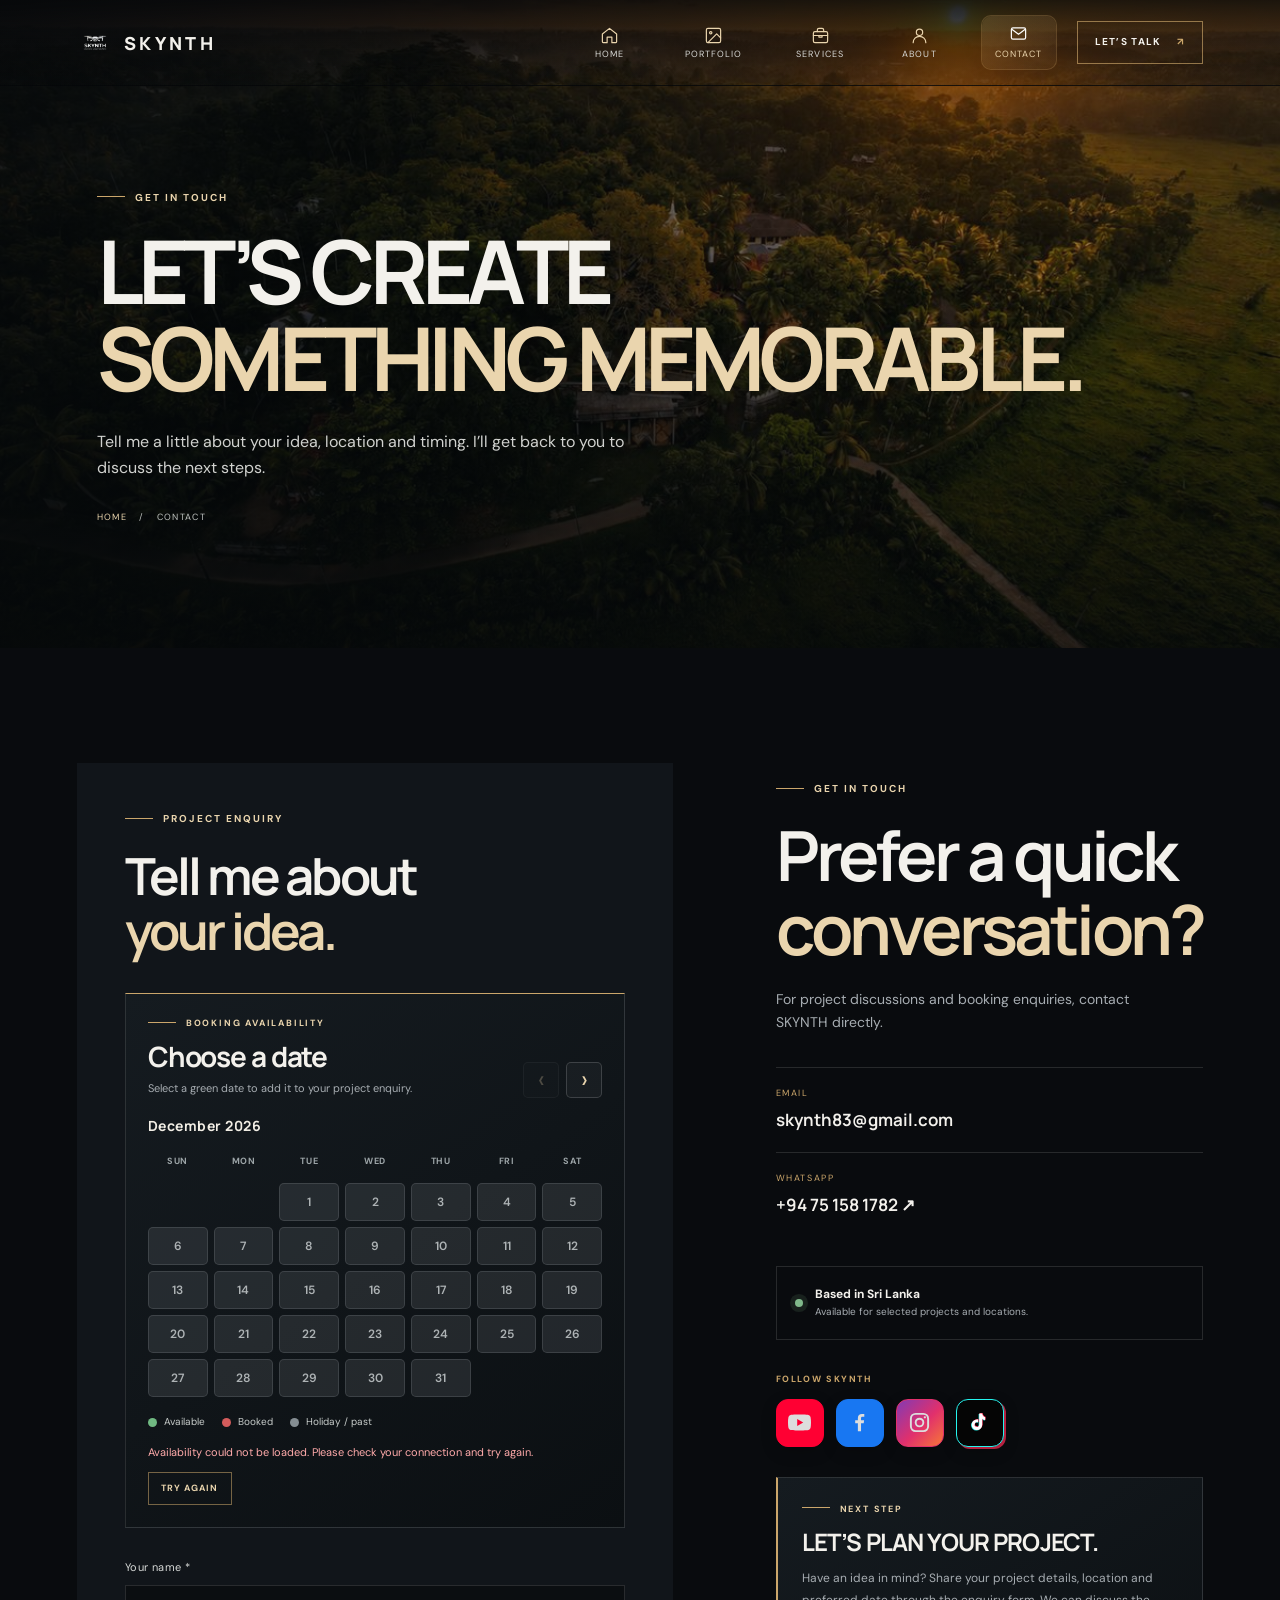
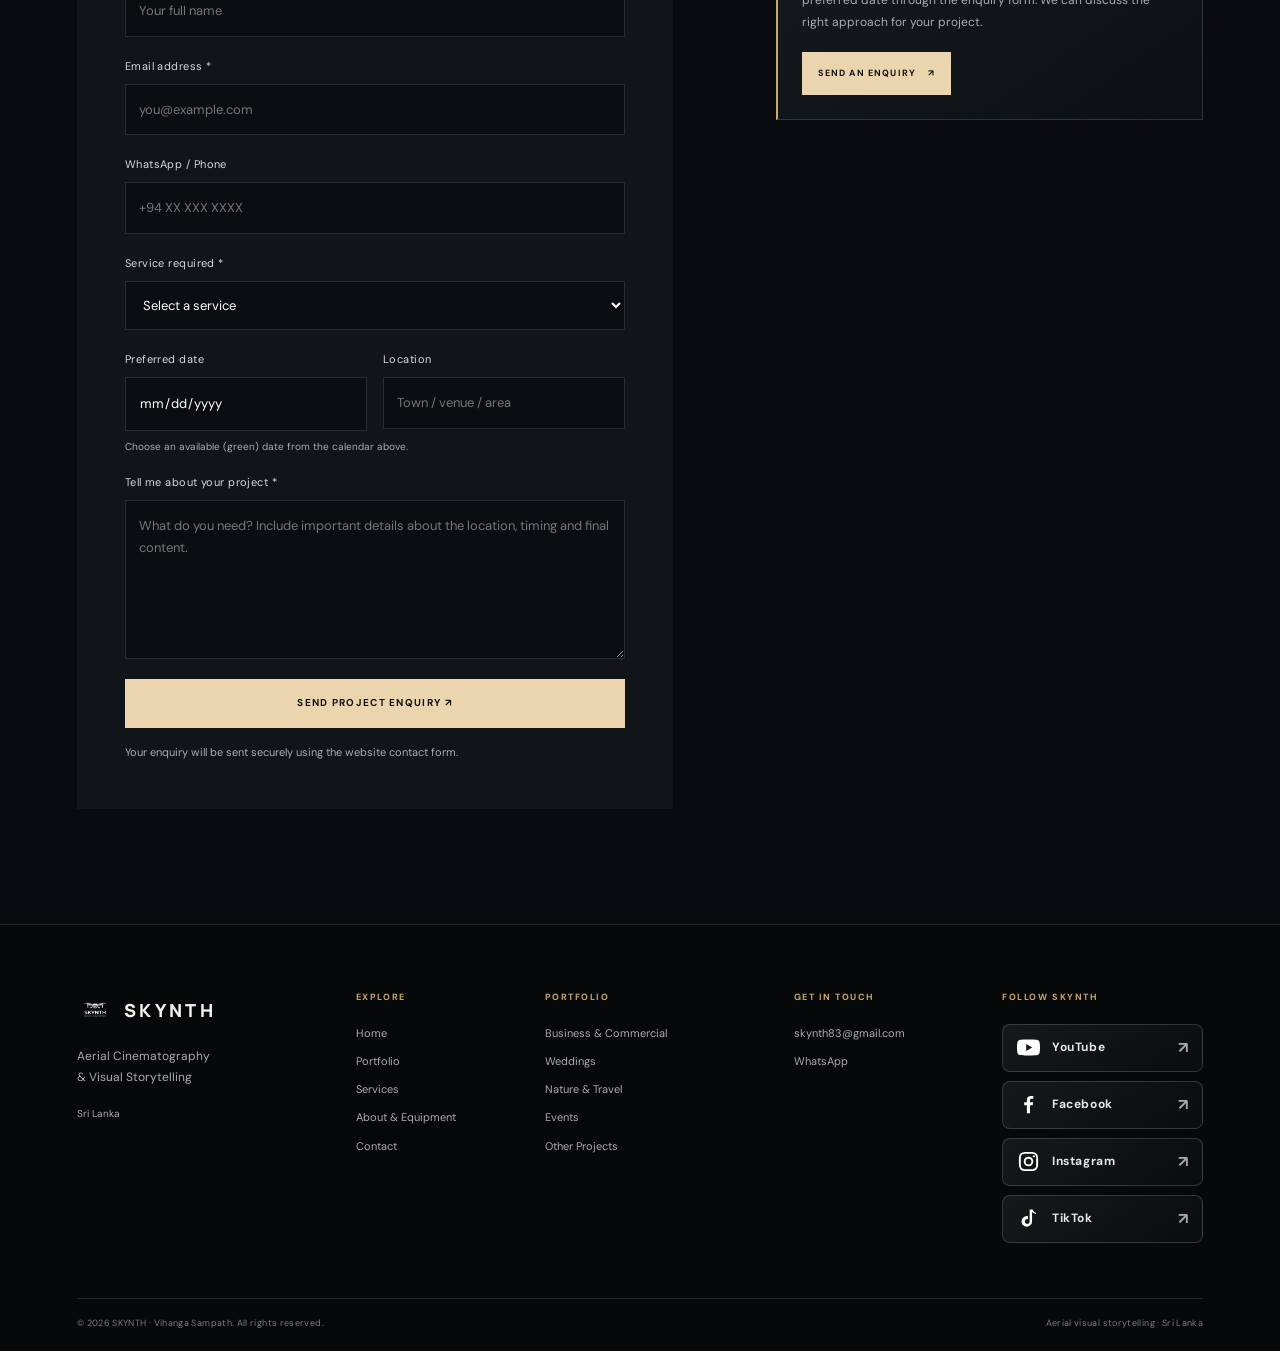
==== commit 5d0e71f2: "Update contact.html" ====
--- a/contact.html
+++ b/contact.html
@@ -15,11 +15,15 @@
   <meta property="og:url" content="https://skynth.vercel.app/contact">
   <link rel="canonical" href="https://skynth.vercel.app/contact">
   <link rel="icon" href="images/logo.png">
+
   <link rel="preconnect" href="https://fonts.googleapis.com">
   <link rel="preconnect" href="https://fonts.gstatic.com" crossorigin>
   <link href="https://fonts.googleapis.com/css2?family=DM+Sans:wght@400;500;600;700&family=Manrope:wght@400;500;600;700;800&display=swap" rel="stylesheet">
+
   <link rel="stylesheet" href="assets/site.css">
+  <link rel="stylesheet" href="assets/booking-calendar.css">
 </head>
+
 <body data-page="contact">
 
 <header class="site-header" id="siteHeader">
@@ -30,40 +34,121 @@
 
   <nav class="desktop-nav" aria-label="Main navigation">
     <a class="nav-item" href="index.html">
-      <span class="nav-icon"><svg viewBox="0 0 24 24" aria-hidden="true"><path d="m3 10 9-7 9 7v10a1 1 0 0 1-1 1h-5v-7H9v7H4a1 1 0 0 1-1-1z"/></svg></span>
+      <span class="nav-icon">
+        <svg viewBox="0 0 24 24" aria-hidden="true">
+          <path d="m3 10 9-7 9 7v10a1 1 0 0 1-1 1h-5v-7H9v7H4a1 1 0 0 1-1-1z"/>
+        </svg>
+      </span>
       <span class="nav-label">Home</span>
     </a>
+
     <a class="nav-item" href="portfolio.html">
-      <span class="nav-icon"><svg viewBox="0 0 24 24" aria-hidden="true"><rect x="3" y="3" width="18" height="18" rx="2"/><circle cx="8.5" cy="8.5" r="1.5"/><path d="m21 15-5-5L5 21"/></svg></span>
+      <span class="nav-icon">
+        <svg viewBox="0 0 24 24" aria-hidden="true">
+          <rect x="3" y="3" width="18" height="18" rx="2"/>
+          <circle cx="8.5" cy="8.5" r="1.5"/>
+          <path d="m21 15-5-5L5 21"/>
+        </svg>
+      </span>
       <span class="nav-label">Portfolio</span>
     </a>
+
     <a class="nav-item" href="services.html">
-      <span class="nav-icon"><svg viewBox="0 0 24 24" aria-hidden="true"><rect x="3" y="7" width="18" height="14" rx="2"/><path d="M8 7V5a2 2 0 0 1 2-2h4a2 2 0 0 1 2 2v2M3 12h18M10 12v2h4v-2"/></svg></span>
+      <span class="nav-icon">
+        <svg viewBox="0 0 24 24" aria-hidden="true">
+          <rect x="3" y="7" width="18" height="14" rx="2"/>
+          <path d="M8 7V5a2 2 0 0 1 2-2h4a2 2 0 0 1 2 2v2M3 12h18M10 12v2h4v-2"/>
+        </svg>
+      </span>
       <span class="nav-label">Services</span>
     </a>
+
     <a class="nav-item" href="about.html">
-      <span class="nav-icon"><svg viewBox="0 0 24 24" aria-hidden="true"><circle cx="12" cy="8" r="4"/><path d="M4 21a8 8 0 0 1 16 0"/></svg></span>
+      <span class="nav-icon">
+        <svg viewBox="0 0 24 24" aria-hidden="true">
+          <circle cx="12" cy="8" r="4"/>
+          <path d="M4 21a8 8 0 0 1 16 0"/>
+        </svg>
+      </span>
       <span class="nav-label">About</span>
     </a>
+
     <a class="nav-item active" href="contact.html" aria-current="page">
-      <span class="nav-icon"><svg viewBox="0 0 24 24" aria-hidden="true"><rect x="3" y="5" width="18" height="14" rx="2"/><path d="m4 7 8 6 8-6"/></svg></span>
+      <span class="nav-icon">
+        <svg viewBox="0 0 24 24" aria-hidden="true">
+          <rect x="3" y="5" width="18" height="14" rx="2"/>
+          <path d="m4 7 8 6 8-6"/>
+        </svg>
+      </span>
       <span class="nav-label">Contact</span>
     </a>
   </nav>
 
   <a class="header-cta" href="contact.html">LET’S TALK <span>↗</span></a>
-  <button class="menu-toggle" id="menuToggle" aria-label="Open navigation" aria-expanded="false"><i></i><i></i></button>
+
+  <button class="menu-toggle" id="menuToggle" aria-label="Open navigation" aria-expanded="false">
+    <i></i><i></i>
+  </button>
 </header>
 
 <div class="mobile-nav" id="mobileNav">
-  <div class="mobile-nav-head"><span>SKYNTH / MENU</span><button id="menuClose" aria-label="Close navigation">×</button></div>
+  <div class="mobile-nav-head">
+    <span>SKYNTH / MENU</span>
+    <button id="menuClose" aria-label="Close navigation">×</button>
+  </div>
+
   <nav aria-label="Mobile navigation">
-    <a class="nav-item" href="index.html"><span class="nav-icon"><svg viewBox="0 0 24 24" aria-hidden="true"><path d="m3 10 9-7 9 7v10a1 1 0 0 1-1 1h-5v-7H9v7H4a1 1 0 0 1-1-1z"/></svg></span><span class="nav-label">Home</span></a>
-    <a class="nav-item" href="portfolio.html"><span class="nav-icon"><svg viewBox="0 0 24 24" aria-hidden="true"><rect x="3" y="3" width="18" height="18" rx="2"/><circle cx="8.5" cy="8.5" r="1.5"/><path d="m21 15-5-5L5 21"/></svg></span><span class="nav-label">Portfolio</span></a>
-    <a class="nav-item" href="services.html"><span class="nav-icon"><svg viewBox="0 0 24 24" aria-hidden="true"><rect x="3" y="7" width="18" height="14" rx="2"/><path d="M8 7V5a2 2 0 0 1 2-2h4a2 2 0 0 1 2 2v2M3 12h18M10 12v2h4v-2"/></svg></span><span class="nav-label">Services</span></a>
-    <a class="nav-item" href="about.html"><span class="nav-icon"><svg viewBox="0 0 24 24" aria-hidden="true"><circle cx="12" cy="8" r="4"/><path d="M4 21a8 8 0 0 1 16 0"/></svg></span><span class="nav-label">About</span></a>
-    <a class="nav-item active" href="contact.html" aria-current="page"><span class="nav-icon"><svg viewBox="0 0 24 24" aria-hidden="true"><rect x="3" y="5" width="18" height="14" rx="2"/><path d="m4 7 8 6 8-6"/></svg></span><span class="nav-label">Contact</span></a>
+    <a class="nav-item" href="index.html">
+      <span class="nav-icon">
+        <svg viewBox="0 0 24 24" aria-hidden="true">
+          <path d="m3 10 9-7 9 7v10a1 1 0 0 1-1 1h-5v-7H9v7H4a1 1 0 0 1-1-1z"/>
+        </svg>
+      </span>
+      <span class="nav-label">Home</span>
+    </a>
+
+    <a class="nav-item" href="portfolio.html">
+      <span class="nav-icon">
+        <svg viewBox="0 0 24 24" aria-hidden="true">
+          <rect x="3" y="3" width="18" height="18" rx="2"/>
+          <circle cx="8.5" cy="8.5" r="1.5"/>
+          <path d="m21 15-5-5L5 21"/>
+        </svg>
+      </span>
+      <span class="nav-label">Portfolio</span>
+    </a>
+
+    <a class="nav-item" href="services.html">
+      <span class="nav-icon">
+        <svg viewBox="0 0 24 24" aria-hidden="true">
+          <rect x="3" y="7" width="18" height="14" rx="2"/>
+          <path d="M8 7V5a2 2 0 0 1 2-2h4a2 2 0 0 1 2 2v2M3 12h18M10 12v2h4v-2"/>
+        </svg>
+      </span>
+      <span class="nav-label">Services</span>
+    </a>
+
+    <a class="nav-item" href="about.html">
+      <span class="nav-icon">
+        <svg viewBox="0 0 24 24" aria-hidden="true">
+          <circle cx="12" cy="8" r="4"/>
+          <path d="M4 21a8 8 0 0 1 16 0"/>
+        </svg>
+      </span>
+      <span class="nav-label">About</span>
+    </a>
+
+    <a class="nav-item active" href="contact.html" aria-current="page">
+      <span class="nav-icon">
+        <svg viewBox="0 0 24 24" aria-hidden="true">
+          <rect x="3" y="5" width="18" height="14" rx="2"/>
+          <path d="m4 7 8 6 8-6"/>
+        </svg>
+      </span>
+      <span class="nav-label">Contact</span>
+    </a>
   </nav>
+
   <div class="mobile-contact">
     <a href="https://wa.me/94751581782" target="_blank" rel="noopener">WhatsApp SKYNTH ↗</a>
     <a href="mailto:skynth83@gmail.com">skynth83@gmail.com</a>
@@ -72,27 +157,101 @@
 
 <section class="page-hero" style="background-image:url('images/photo1.jpg')">
   <div class="page-hero-shade"></div>
+
   <div class="page-hero-inner">
     <p class="eyebrow"><span></span>GET IN TOUCH</p>
+
     <h1>LET’S CREATE<br><em>SOMETHING MEMORABLE.</em></h1>
+
     <p>Tell me a little about your idea, location and timing. I’ll get back to you to discuss the next steps.</p>
-    <div class="breadcrumb"><a href="index.html">HOME</a><span>/</span><span>CONTACT</span></div>
+
+    <div class="breadcrumb">
+      <a href="index.html">HOME</a>
+      <span>/</span>
+      <span>CONTACT</span>
+    </div>
   </div>
 </section>
 
 <main>
   <section class="section-pad contact-layout">
+
     <div class="booking-form">
+
       <div class="form-heading">
         <p class="eyebrow"><span></span>PROJECT ENQUIRY</p>
         <h2>Tell me about<br><em>your idea.</em></h2>
       </div>
 
+      <!-- GOOGLE CALENDAR BOOKING CALENDAR -->
+      <section class="booking-calendar" id="bookingCalendar" aria-label="Project booking availability">
+
+        <div class="booking-calendar-heading">
+          <div>
+            <p class="eyebrow"><span></span>BOOKING AVAILABILITY</p>
+            <h3>Choose a date</h3>
+            <p class="booking-calendar-intro">
+              Select a green date to add it to your project enquiry.
+            </p>
+          </div>
+
+          <div class="booking-calendar-navigation" aria-label="Calendar month navigation">
+            <button type="button" class="booking-calendar-nav" data-calendar-prev aria-label="Previous month">‹</button>
+            <button type="button" class="booking-calendar-nav" data-calendar-next aria-label="Next month">›</button>
+          </div>
+        </div>
+
+        <div class="booking-calendar-month" data-calendar-title aria-live="polite">
+          Loading calendar…
+        </div>
+
+        <div class="booking-calendar-weekdays" aria-hidden="true">
+          <span>Sun</span>
+          <span>Mon</span>
+          <span>Tue</span>
+          <span>Wed</span>
+          <span>Thu</span>
+          <span>Fri</span>
+          <span>Sat</span>
+        </div>
+
+        <div class="booking-calendar-grid" data-calendar-grid role="group" aria-label="Calendar dates"></div>
+
+        <div class="booking-calendar-legend" aria-label="Calendar legend">
+          <span><i class="legend-dot legend-dot--available"></i>Available</span>
+          <span><i class="legend-dot legend-dot--booked"></i>Booked</span>
+          <span><i class="legend-dot legend-dot--holiday"></i>Holiday / past</span>
+        </div>
+
+        <p class="booking-calendar-message" data-calendar-message role="status" aria-live="polite">
+          Loading availability from the SKYNTH calendar…
+        </p>
+
+        <button class="booking-calendar-retry" type="button" data-calendar-retry hidden>
+          TRY AGAIN
+        </button>
+      </section>
+      <!-- END GOOGLE CALENDAR BOOKING CALENDAR -->
+
       <form id="projectForm">
-        <label>Your name *<input name="name" id="projectName" type="text" autocomplete="name" required placeholder="Your full name"></label>
-        <label>Email address *<input name="email" id="projectEmail" type="email" autocomplete="email" required placeholder="you@example.com"></label>
-        <label>WhatsApp / Phone<input name="phone" id="projectPhone" type="tel" autocomplete="tel" placeholder="+94 XX XXX XXXX"></label>
-        <label>Service required *
+
+        <label>
+          Your name *
+          <input name="name" id="projectName" type="text" autocomplete="name" required placeholder="Your full name">
+        </label>
+
+        <label>
+          Email address *
+          <input name="email" id="projectEmail" type="email" autocomplete="email" required placeholder="you@example.com">
+        </label>
+
+        <label>
+          WhatsApp / Phone
+          <input name="phone" id="projectPhone" type="tel" autocomplete="tel" placeholder="+94 XX XXX XXXX">
+        </label>
+
+        <label>
+          Service required *
           <select name="service" id="projectService" required>
             <option value="">Select a service</option>
             <option>Drone Photography</option>
@@ -104,25 +263,51 @@
             <option>Other Creative Project</option>
           </select>
         </label>
+
         <div class="form-row">
-          <label>Preferred date<input name="date" id="projectDate" type="date"></label>
-          <label>Location<input name="location" id="projectLocation" type="text" placeholder="Town / venue / area"></label>
-        </div>
-        <label>Tell me about your project *<textarea name="details" id="projectDetails" rows="6" required placeholder="What do you need? Include important details about the location, timing and final content."></textarea></label>
-        <button class="button button-light form-submit" type="submit">SEND PROJECT ENQUIRY ↗</button>
-        <p class="form-note" id="formStatus" role="status" aria-live="polite">Your enquiry will be sent securely using the website contact form.</p>
+          <label>
+            Preferred date
+            <input name="date" id="projectDate" type="date" readonly aria-describedby="calendarDateHelp">
+          </label>
+
+          <label>
+            Location
+            <input name="location" id="projectLocation" type="text" placeholder="Town / venue / area">
+          </label>
+        </div>
+
+        <p class="booking-calendar-date-help" id="calendarDateHelp">
+          Choose an available (green) date from the calendar above.
+        </p>
+
+        <label>
+          Tell me about your project *
+          <textarea name="details" id="projectDetails" rows="6" required placeholder="What do you need? Include important details about the location, timing and final content."></textarea>
+        </label>
+
+        <button class="button button-light form-submit" type="submit">
+          SEND PROJECT ENQUIRY ↗
+        </button>
+
+        <p class="form-note" id="formStatus" role="status" aria-live="polite">
+          Your enquiry will be sent securely using the website contact form.
+        </p>
       </form>
     </div>
 
     <aside class="contact-aside">
+
       <p class="eyebrow"><span></span>GET IN TOUCH</p>
+
       <h2>Prefer a quick<br><em>conversation?</em></h2>
+
       <p>For project discussions and booking enquiries, contact SKYNTH directly.</p>
 
       <a class="contact-method" href="mailto:skynth83@gmail.com">
         <span>EMAIL</span>
         <strong>skynth83@gmail.com</strong>
       </a>
+
       <a class="contact-method" href="https://wa.me/94751581782" target="_blank" rel="noopener">
         <span>WHATSAPP</span>
         <strong>+94 75 158 1782 ↗</strong>
@@ -136,32 +321,49 @@
         </div>
       </div>
 
-      <!-- Compact app-style social icons: this is the Contact-side block only. -->
       <div class="social-aside">
         <span>FOLLOW SKYNTH</span>
+
         <div class="contact-social-icons" aria-label="SKYNTH social media links">
+
           <a class="contact-social-icon contact-social-icon--youtube" href="https://www.youtube.com/@Skynth-z4w" target="_blank" rel="noopener noreferrer" aria-label="YouTube" title="YouTube">
-            <svg viewBox="0 0 24 24" aria-hidden="true"><path fill="currentColor" d="M23.5 6.2a3 3 0 0 0-2.1-2.1C19.5 3.6 12 3.6 12 3.6s-7.5 0-9.4.5A3 3 0 0 0 .5 6.2 31 31 0 0 0 0 12a31 31 0 0 0 .5 5.8 3 3 0 0 0 2.1 2.1c1.9.5 9.4.5 9.4.5s7.5 0 9.4-.5a3 3 0 0 0 2.1-2.1A31 31 0 0 0 24 12a31 31 0 0 0-.5-5.8ZM9.6 15.6V8.4l6.3 3.6-6.3 3.6Z"/></svg>
+            <svg viewBox="0 0 24 24" aria-hidden="true">
+              <path fill="currentColor" d="M23.5 6.2a3 3 0 0 0-2.1-2.1C19.5 3.6 12 3.6 12 3.6s-7.5 0-9.4.5A3 3 0 0 0 .5 6.2 31 31 0 0 0 0 12a31 31 0 0 0 .5 5.8 3 3 0 0 0 2.1 2.1c1.9.5 9.4.5 9.4.5s7.5 0 9.4-.5a3 3 0 0 0 2.1-2.1A31 31 0 0 0 24 12a31 31 0 0 0-.5-5.8ZM9.6 15.6V8.4l6.3 3.6-6.3 3.6Z"/>
+            </svg>
           </a>
+
           <a class="contact-social-icon contact-social-icon--facebook" href="https://www.facebook.com/profile.php?id=100089301937605&amp;mibextid=ZbWKwL" target="_blank" rel="noopener noreferrer" aria-label="Facebook" title="Facebook">
-            <svg viewBox="0 0 24 24" aria-hidden="true"><path fill="currentColor" d="M13.6 21v-8.2h2.8l.4-3.2h-3.2v-2c0-.9.3-1.5 1.6-1.5H17V3.2c-.3 0-1.3-.1-2.5-.1-2.5 0-4.2 1.5-4.2 4.3v2.2H7.5v3.2h2.8V21h3.3Z"/></svg>
+            <svg viewBox="0 0 24 24" aria-hidden="true">
+              <path fill="currentColor" d="M13.6 21v-8.2h2.8l.4-3.2h-3.2v-2c0-.9.3-1.5 1.6-1.5H17V3.2c-.3 0-1.3-.1-2.5-.1-2.5 0-4.2 1.5-4.2 4.3v2.2H7.5v3.2h2.8V21h3.3Z"/>
+            </svg>
           </a>
+
           <a class="contact-social-icon contact-social-icon--instagram" href="https://www.instagram.com/skynth7?igsi=dTJzdjdqZnNiemdr&amp;utm_source=ig_contact_invite" target="_blank" rel="noopener noreferrer" aria-label="Instagram" title="Instagram">
-            <svg viewBox="0 0 24 24" aria-hidden="true"><rect x="3" y="3" width="18" height="18" rx="5" fill="none" stroke="currentColor" stroke-width="2"/><circle cx="12" cy="12" r="4" fill="none" stroke="currentColor" stroke-width="2"/><circle cx="17.6" cy="6.6" r="1.2" fill="currentColor"/></svg>
+            <svg viewBox="0 0 24 24" aria-hidden="true">
+              <rect x="3" y="3" width="18" height="18" rx="5" fill="none" stroke="currentColor" stroke-width="2"/>
+              <circle cx="12" cy="12" r="4" fill="none" stroke="currentColor" stroke-width="2"/>
+              <circle cx="17.6" cy="6.6" r="1.2" fill="currentColor"/>
+            </svg>
           </a>
+
           <a class="contact-social-icon contact-social-icon--tiktok" href="https://www.tiktok.com/@skynth2?_r=1&amp;_t=ZS-998mCHvesnk" target="_blank" rel="noopener noreferrer" aria-label="TikTok" title="TikTok">
-            <svg viewBox="0 0 24 24" aria-hidden="true"><path fill="#25F4EE" d="M11.1 3h3.1c.2 1.8 1.2 3.2 3.1 4v3.1a9 9 0 0 1-3.1-1.4v6.1a5.5 5.5 0 1 1-5.5-5.5c.4 0 .8 0 1.2.1v3.2a2.4 2.4 0 1 0 1.2 2.1V3Z"/><path fill="#FE2C55" d="M12.2 2h3.1c.2 1.8 1.2 3.2 3.1 4v3.1a9 9 0 0 1-3.1-1.4v6.1a5.5 5.5 0 1 1-5.5-5.5c.4 0 .8 0 1.2.1v3.2a2.4 2.4 0 1 0 1.2 2.1V2Z"/><path fill="#fff" d="M11.7 2.5h3.1c.2 1.8 1.2 3.2 3.1 4v3.1a9 9 0 0 1-3.1-1.4v6.1a5.5 5.5 0 1 1-5.5-5.5c.4 0 .8 0 1.2.1v3.2a2.4 2.4 0 1 0 1.2 2.1V2.5Z"/></svg>
+            <svg viewBox="0 0 24 24" aria-hidden="true">
+              <path fill="#25F4EE" d="M11.1 3h3.1c.2 1.8 1.2 3.2 3.1 4v3.1a9 9 0 0 1-3.1-1.4v6.1a5.5 5.5 0 1 1-5.5-5.5c.4 0 .8 0 1.2.1v3.2a2.4 2.4 0 1 0 1.2 2.1V3Z"/>
+              <path fill="#FE2C55" d="M12.2 2h3.1c.2 1.8 1.2 3.2 3.1 4v3.1a9 9 0 0 1-3.1-1.4v6.1a5.5 5.5 0 1 1-5.5-5.5c.4 0 .8 0 1.2.1v3.2a2.4 2.4 0 1 0 1.2 2.1V2Z"/>
+              <path fill="#fff" d="M11.7 2.5h3.1c.2 1.8 1.2 3.2 3.1 4v3.1a9 9 0 0 1-3.1-1.4v6.1a5.5 5.5 0 1 1-5.5-5.5c.4 0 .8 0 1.2.1v3.2a2.4 2.4 0 1 0 1.2 2.1V2.5Z"/>
+            </svg>
           </a>
+
         </div>
       </div>
 
-      <!-- Useful next step content to fill the space below the social icons. -->
       <div class="contact-next-step">
         <p class="eyebrow"><span></span>NEXT STEP</p>
         <h3>LET’S PLAN YOUR PROJECT.</h3>
         <p>Have an idea in mind? Share your project details, location and preferred date through the enquiry form. We can discuss the right approach for your project.</p>
         <a class="button button-light" href="#projectForm">SEND AN ENQUIRY <span>↗</span></a>
       </div>
+
     </aside>
   </section>
 </main>
@@ -175,9 +377,14 @@
 </div>
 
 <footer class="footer">
+
   <div class="footer-top">
+
     <div class="footer-brand">
-      <a class="brand" href="index.html"><img src="images/logo.png" alt="SKYNTH logo"><span>SKYNTH</span></a>
+      <a class="brand" href="index.html">
+        <img src="images/logo.png" alt="SKYNTH logo">
+        <span>SKYNTH</span>
+      </a>
       <p>Aerial Cinematography<br>&amp; Visual Storytelling</p>
       <small>Sri Lanka</small>
     </div>
@@ -215,15 +422,19 @@
         <a href="https://www.tiktok.com/@skynth2?_r=1&amp;_t=ZS-998mCHvesnk" target="_blank" rel="noopener noreferrer">TikTok</a>
       </div>
     </div>
+
   </div>
 
   <div class="footer-bottom">
     <span>© 2026 SKYNTH · Vihanga Sampath. All rights reserved.</span>
     <span>Aerial visual storytelling · Sri Lanka</span>
   </div>
+
 </footer>
 
 <script src="assets/site.js" defer></script>
+<script src="assets/booking-calendar.js" defer></script>
 <script src="assets/page-transitions.js" defer></script>
+
 </body>
 </html>
--- a/assets/booking-calendar.css
+++ b/assets/booking-calendar.css
@@ -0,0 +1,279 @@
+/* =========================================================
+   SKYNTH — GOOGLE CALENDAR BOOKING INTERFACE
+   Separate stylesheet. Existing site.css remains unchanged.
+   ========================================================= */
+
+.booking-calendar {
+    margin: 0 0 30px;
+    padding: 22px;
+    background: linear-gradient(145deg, #151b20, #0b0f12);
+    border: 1px solid rgba(255,255,255,.12);
+    border-top: 1px solid var(--accent);
+}
+
+.booking-calendar-heading {
+    display: flex;
+    justify-content: space-between;
+    align-items: flex-end;
+    gap: 16px;
+    margin-bottom: 18px;
+}
+
+.booking-calendar-heading .eyebrow {
+    margin-bottom: 9px;
+    font-size: 9px;
+}
+
+.booking-calendar-heading h3 {
+    margin: 0;
+    color: var(--text);
+    font: 700 clamp(21px,2.6vw,28px)/1.15 var(--display);
+    letter-spacing: -.04em;
+}
+
+.booking-calendar-intro {
+    margin: 8px 0 0;
+    color: var(--muted);
+    font-size: 11px;
+    line-height: 1.6;
+}
+
+.booking-calendar-navigation {
+    display: flex;
+    flex: 0 0 auto;
+    gap: 7px;
+}
+
+.booking-calendar-nav {
+    display: grid;
+    place-items: center;
+    width: 36px;
+    height: 36px;
+    padding: 0;
+    color: var(--accent2);
+    background: rgba(255,255,255,.035);
+    border: 1px solid rgba(255,255,255,.16);
+    border-radius: 5px;
+    font: 400 25px/1 var(--body);
+    transition: background .2s, border-color .2s, color .2s;
+}
+
+.booking-calendar-nav:hover:not(:disabled),
+.booking-calendar-nav:focus-visible {
+    color: #101010;
+    background: var(--accent2);
+    border-color: var(--accent2);
+    outline: none;
+}
+
+.booking-calendar-nav:disabled {
+    opacity: .28;
+    cursor: not-allowed;
+}
+
+.booking-calendar-month {
+    margin: 5px 0 12px;
+    color: #f2eee5;
+    font: 700 14px var(--display);
+    letter-spacing: .035em;
+}
+
+.booking-calendar-weekdays,
+.booking-calendar-grid {
+    display: grid;
+    grid-template-columns: repeat(7,minmax(0,1fr));
+    gap: 6px;
+}
+
+.booking-calendar-weekdays {
+    margin-bottom: 7px;
+}
+
+.booking-calendar-weekdays span {
+    padding: 7px 0;
+    color: #9da5a8;
+    text-align: center;
+    font-size: 9px;
+    font-weight: 700;
+    letter-spacing: .07em;
+    text-transform: uppercase;
+}
+
+.booking-calendar-grid {
+    grid-auto-rows: minmax(38px,auto);
+}
+
+.booking-calendar-empty {
+    display: block;
+    min-width: 0;
+    min-height: 38px;
+}
+
+.booking-calendar-day {
+    display: grid;
+    place-items: center;
+    min-width: 0;
+    min-height: 38px;
+    padding: 4px 0;
+    border: 1px solid transparent;
+    border-radius: 5px;
+    color: #f1f2ee;
+    background: rgba(255,255,255,.045);
+    font: 600 12px var(--body);
+    transition: transform .16s, border-color .16s, filter .16s, background .16s;
+}
+
+.booking-calendar-day--available {
+    color: #dff3e3;
+    background: rgba(76,157,99,.19);
+    border-color: rgba(105,190,128,.32);
+    cursor: pointer;
+}
+
+.booking-calendar-day--available:hover,
+.booking-calendar-day--available:focus-visible {
+    color: #07130a;
+    background: #8fc99b;
+    border-color: #8fc99b;
+    transform: translateY(-2px);
+    outline: none;
+}
+
+.booking-calendar-day--booked {
+    color: #ffe3e3;
+    background: rgba(185,58,58,.34);
+    border-color: rgba(231,93,93,.48);
+    cursor: not-allowed;
+}
+
+.booking-calendar-day--holiday,
+.booking-calendar-day--past,
+.booking-calendar-day--loading {
+    color: #aeb3b5;
+    background: rgba(133,140,145,.18);
+    border-color: rgba(160,166,170,.2);
+    cursor: not-allowed;
+}
+
+.booking-calendar-day--selected {
+    outline: 2px solid var(--accent2);
+    outline-offset: 2px;
+    box-shadow: 0 0 0 3px rgba(203,166,107,.12);
+}
+
+.booking-calendar-day:disabled {
+    opacity: 1;
+}
+
+.booking-calendar-legend {
+    display: flex;
+    flex-wrap: wrap;
+    gap: 10px 17px;
+    margin-top: 17px;
+}
+
+.booking-calendar-legend span {
+    display: inline-flex;
+    align-items: center;
+    gap: 7px;
+    color: #c7ccca;
+    font-size: 10px;
+}
+
+.legend-dot {
+    display: inline-block;
+    width: 9px;
+    height: 9px;
+    border-radius: 50%;
+    flex: 0 0 9px;
+}
+
+.legend-dot--available {
+    background: #70b982;
+}
+
+.legend-dot--booked {
+    background: #d35c5c;
+}
+
+.legend-dot--holiday {
+    background: #858e93;
+}
+
+.booking-calendar-message {
+    min-height: 18px;
+    margin: 14px 0 0;
+    color: var(--muted);
+    font-size: 11px;
+    line-height: 1.6;
+}
+
+.booking-calendar-message.is-error {
+    color: #ffaaaa;
+}
+
+.booking-calendar-retry {
+    margin-top: 10px;
+    padding: 8px 12px;
+    color: var(--accent2);
+    background: transparent;
+    border: 1px solid rgba(203,166,107,.55);
+    font-size: 9px;
+    font-weight: 700;
+    letter-spacing: .12em;
+}
+
+.booking-calendar-retry:hover {
+    color: #111;
+    background: var(--accent2);
+}
+
+.booking-calendar-date-help {
+    margin: -12px 0 18px;
+    color: var(--muted);
+    font-size: 10px;
+}
+
+#projectDate[readonly] {
+    cursor: pointer;
+}
+
+/* Mobile layout */
+@media (max-width: 560px) {
+
+    .booking-calendar {
+        padding: 17px 13px;
+        margin-bottom: 25px;
+    }
+
+    .booking-calendar-weekdays,
+    .booking-calendar-grid {
+        gap: 4px;
+    }
+
+    .booking-calendar-day,
+    .booking-calendar-empty {
+        min-height: 35px;
+    }
+
+    .booking-calendar-day {
+        font-size: 11px;
+    }
+
+    .booking-calendar-legend {
+        gap: 9px 12px;
+    }
+
+    .booking-calendar-legend span {
+        font-size: 9px;
+    }
+}
+
+/* Reduced motion */
+@media (prefers-reduced-motion: reduce) {
+
+    .booking-calendar-nav,
+    .booking-calendar-day {
+        transition: none !important;
+    }
+}
